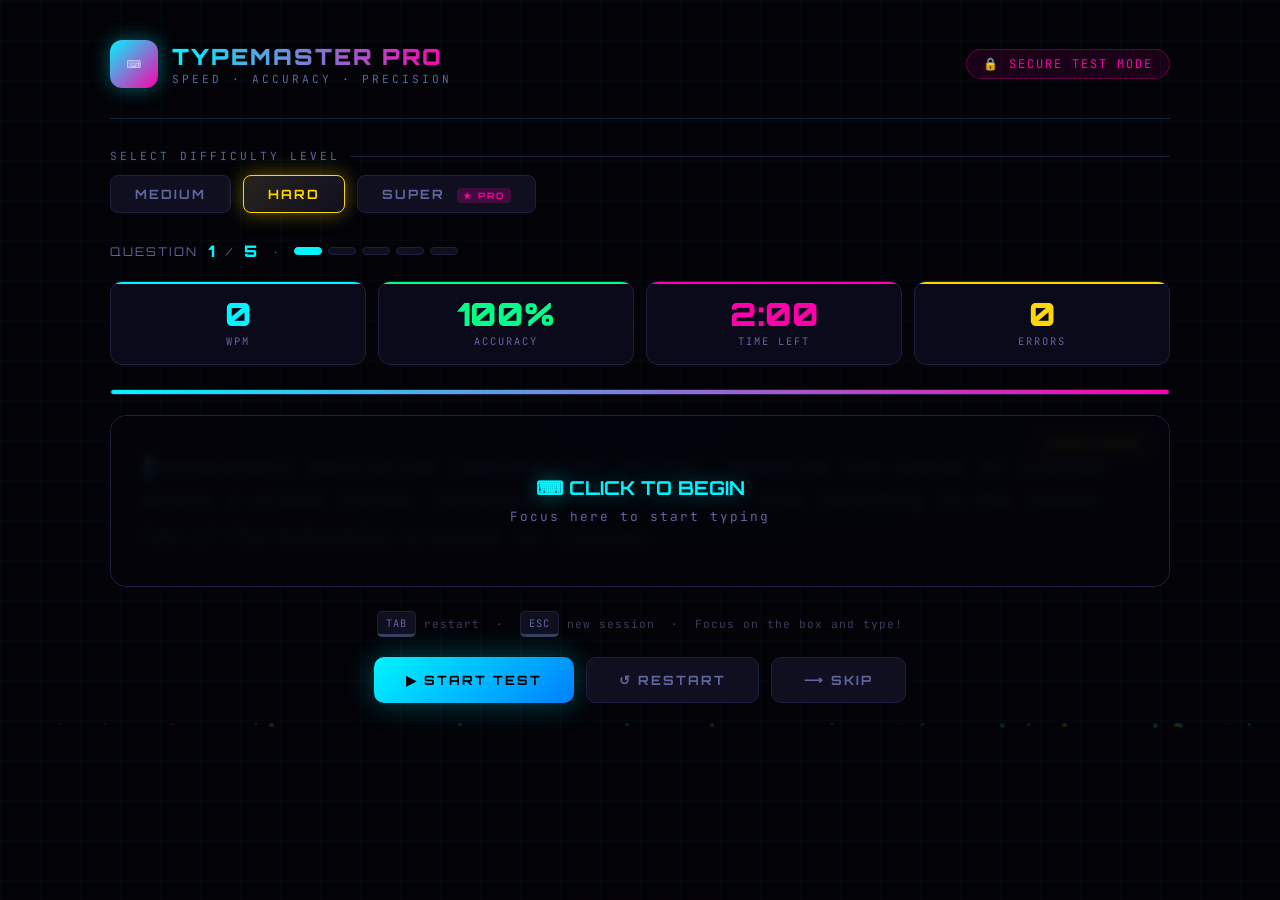
==== typing.html @ b08281a8 "Add files via upload" ====
<!DOCTYPE html>
<html lang="en">
<head>
<meta charset="UTF-8">
<meta name="viewport" content="width=device-width, initial-scale=1.0">
<title>TypeMaster Pro — Speed Test</title>
<link href="https://fonts.googleapis.com/css2?family=Orbitron:wght@400;700;900&family=JetBrains+Mono:wght@300;400;600&family=Rajdhani:wght@300;400;600;700&display=swap" rel="stylesheet">
<style>
  :root {
    --bg-deep: #030308;
    --bg-card: #0a0a1a;
    --bg-panel: #0f0f20;
    --accent-cyan: #00f5ff;
    --accent-magenta: #ff00aa;
    --accent-gold: #ffd700;
    --accent-green: #00ff88;
    --text-primary: #e8e8ff;
    --text-dim: #6066a0;
    --text-muted: #3a3d5c;
    --correct: #00ff88;
    --wrong: #ff3366;
    --pending: #4a4e7a;
    --border: #1e2040;
    --glow-cyan: 0 0 20px rgba(0,245,255,0.4);
    --glow-magenta: 0 0 20px rgba(255,0,170,0.4);
    --glow-green: 0 0 15px rgba(0,255,136,0.5);
  }

  * { margin: 0; padding: 0; box-sizing: border-box; }

  body {
    font-family: 'JetBrains Mono', monospace;
    background: var(--bg-deep);
    color: var(--text-primary);
    min-height: 100vh;
    overflow-x: hidden;
    user-select: none;
    -webkit-user-select: none;
    -moz-user-select: none;
    -ms-user-select: none;
  }

  /* ── SECURITY OVERLAY ── */
  #securityOverlay {
    position: fixed;
    top: 0; left: 0; right: 0; bottom: 0;
    background: rgba(3,3,8,0.98);
    z-index: 9999;
    display: none;
    flex-direction: column;
    align-items: center;
    justify-content: center;
    gap: 20px;
  }
  #securityOverlay h2 {
    font-family: 'Orbitron', sans-serif;
    font-size: 1.8rem;
    color: var(--accent-magenta);
    text-shadow: var(--glow-magenta);
    text-align: center;
  }
  #securityOverlay p {
    color: var(--text-dim);
    font-size: 0.95rem;
    text-align: center;
    max-width: 440px;
    line-height: 1.7;
  }
  #warningIcon { font-size: 4rem; animation: pulse 1s infinite; }
  #violationCount {
    font-family: 'Orbitron', sans-serif;
    font-size: 0.8rem;
    color: var(--accent-gold);
    letter-spacing: 2px;
  }

  @keyframes pulse { 0%,100%{opacity:1} 50%{opacity:0.4} }

  /* BG GRID */
  body::before {
    content: '';
    position: fixed;
    inset: 0;
    background-image:
      linear-gradient(rgba(0,245,255,0.03) 1px, transparent 1px),
      linear-gradient(90deg, rgba(0,245,255,0.03) 1px, transparent 1px);
    background-size: 40px 40px;
    pointer-events: none;
    z-index: 0;
  }

  /* SCANLINES */
  body::after {
    content: '';
    position: fixed;
    inset: 0;
    background: repeating-linear-gradient(
      0deg, transparent, transparent 2px,
      rgba(0,0,0,0.08) 2px, rgba(0,0,0,0.08) 4px
    );
    pointer-events: none;
    z-index: 1;
  }

  .container {
    position: relative;
    z-index: 2;
    max-width: 1100px;
    margin: 0 auto;
    padding: 20px;
  }

  /* HEADER */
  header {
    display: flex;
    align-items: center;
    justify-content: space-between;
    padding: 20px 0 30px;
    border-bottom: 1px solid var(--border);
    margin-bottom: 30px;
  }
  .logo { display: flex; align-items: center; gap: 14px; }
  .logo-icon {
    width: 48px; height: 48px;
    background: linear-gradient(135deg, var(--accent-cyan), var(--accent-magenta));
    border-radius: 12px;
    display: flex; align-items: center; justify-content: center;
    font-size: 1.5rem;
    box-shadow: var(--glow-cyan);
  }
  .logo-text h1 {
    font-family: 'Orbitron', sans-serif;
    font-size: 1.4rem; font-weight: 900;
    background: linear-gradient(90deg, var(--accent-cyan), var(--accent-magenta));
    -webkit-background-clip: text; -webkit-text-fill-color: transparent;
    letter-spacing: 2px;
  }
  .logo-text p {
    font-size: 0.7rem; color: var(--text-dim);
    letter-spacing: 3px; text-transform: uppercase; margin-top: 2px;
  }
  .header-badge {
    display: flex; align-items: center; gap: 8px;
    background: rgba(255,0,170,0.1);
    border: 1px solid rgba(255,0,170,0.3);
    border-radius: 20px; padding: 6px 16px;
    font-size: 0.75rem; color: var(--accent-magenta); letter-spacing: 2px;
  }

  /* QUESTION COUNTER */
  .question-counter {
    display: flex; align-items: center; gap: 10px;
    margin-bottom: 20px;
    font-family: 'Orbitron', sans-serif;
    font-size: 0.75rem; letter-spacing: 2px; color: var(--text-dim);
  }
  .question-counter span {
    color: var(--accent-cyan);
    font-size: 1rem; font-weight: 900;
  }
  .q-pills { display: flex; gap: 6px; flex-wrap: wrap; }
  .q-pill {
    width: 28px; height: 8px;
    border-radius: 4px;
    background: var(--bg-panel);
    border: 1px solid var(--border);
    transition: all 0.3s;
  }
  .q-pill.done { background: var(--accent-green); border-color: var(--accent-green); }
  .q-pill.active { background: var(--accent-cyan); border-color: var(--accent-cyan); animation: pillPulse 1s infinite; }
  .q-pill.failed { background: var(--wrong); border-color: var(--wrong); }
  @keyframes pillPulse { 0%,100%{opacity:1} 50%{opacity:0.5} }

  /* LEVEL SELECTOR */
  .level-section { margin-bottom: 28px; }
  .section-label {
    font-size: 0.7rem; letter-spacing: 3px; text-transform: uppercase;
    color: var(--text-dim); margin-bottom: 12px;
    display: flex; align-items: center; gap: 10px;
  }
  .section-label::after { content: ''; flex: 1; height: 1px; background: var(--border); }
  .level-buttons { display: flex; gap: 12px; flex-wrap: wrap; }
  .level-btn {
    font-family: 'Orbitron', sans-serif;
    font-size: 0.8rem; font-weight: 700; letter-spacing: 2px;
    padding: 10px 24px; border-radius: 8px;
    border: 1px solid var(--border);
    background: var(--bg-panel); color: var(--text-dim);
    cursor: pointer; transition: all 0.2s;
    position: relative; overflow: hidden;
  }
  .level-btn::before { content: ''; position: absolute; inset: 0; opacity: 0; transition: opacity 0.2s; }
  .level-btn.medium::before { background: linear-gradient(135deg, rgba(0,245,255,0.1), transparent); }
  .level-btn.hard::before { background: linear-gradient(135deg, rgba(255,215,0,0.1), transparent); }
  .level-btn.super::before { background: linear-gradient(135deg, rgba(255,0,170,0.15), transparent); }
  .level-btn:hover::before, .level-btn.active::before { opacity: 1; }
  .level-btn.medium:hover, .level-btn.medium.active { border-color: var(--accent-cyan); color: var(--accent-cyan); box-shadow: var(--glow-cyan); }
  .level-btn.hard:hover, .level-btn.hard.active { border-color: var(--accent-gold); color: var(--accent-gold); box-shadow: 0 0 20px rgba(255,215,0,0.4); }
  .level-btn.super:hover, .level-btn.super.active { border-color: var(--accent-magenta); color: var(--accent-magenta); box-shadow: var(--glow-magenta); }
  .level-tag { font-size: 0.55rem; padding: 2px 6px; border-radius: 4px; margin-left: 6px; vertical-align: middle; }
  .level-btn.super .level-tag { background: rgba(255,0,170,0.2); color: var(--accent-magenta); }

  /* STATS BAR */
  .stats-bar { display: grid; grid-template-columns: repeat(4, 1fr); gap: 12px; margin-bottom: 24px; }
  .stat-card {
    background: var(--bg-card); border: 1px solid var(--border);
    border-radius: 12px; padding: 16px; text-align: center;
    position: relative; overflow: hidden; transition: border-color 0.3s;
  }
  .stat-card::before { content: ''; position: absolute; top: 0; left: 0; right: 0; height: 2px; }
  .stat-card:nth-child(1)::before { background: var(--accent-cyan); }
  .stat-card:nth-child(2)::before { background: var(--accent-green); }
  .stat-card:nth-child(3)::before { background: var(--accent-magenta); }
  .stat-card:nth-child(4)::before { background: var(--accent-gold); }
  .stat-value { font-family: 'Orbitron', sans-serif; font-size: 2rem; font-weight: 900; line-height: 1; margin-bottom: 4px; }
  .stat-card:nth-child(1) .stat-value { color: var(--accent-cyan); }
  .stat-card:nth-child(2) .stat-value { color: var(--accent-green); }
  .stat-card:nth-child(3) .stat-value { color: var(--accent-magenta); }
  .stat-card:nth-child(4) .stat-value { color: var(--accent-gold); }
  .stat-label { font-size: 0.65rem; color: var(--text-dim); letter-spacing: 2px; text-transform: uppercase; }

  /* TIMER BAR */
  .timer-bar-container {
    margin-bottom: 20px; background: var(--bg-panel);
    border-radius: 4px; height: 6px; overflow: hidden; border: 1px solid var(--border);
  }
  .timer-bar-fill {
    height: 100%; width: 100%;
    background: linear-gradient(90deg, var(--accent-cyan), var(--accent-magenta));
    border-radius: 4px; transition: width 1s linear, background 0.5s;
  }
  .timer-bar-fill.warning { background: linear-gradient(90deg, var(--accent-gold), var(--wrong)); animation: barPulse 0.5s infinite alternate; }
  @keyframes barPulse { from{opacity:1} to{opacity:0.6} }

  /* TEXT DISPLAY */
  .test-area {
    background: var(--bg-card); border: 1px solid var(--border);
    border-radius: 16px; padding: 32px; margin-bottom: 24px;
    position: relative;
  }
  .test-area::before {
    content: ''; position: absolute; inset: 0; border-radius: 16px;
    background: radial-gradient(ellipse at 50% 0%, rgba(0,245,255,0.04) 0%, transparent 60%);
    pointer-events: none;
  }
  .paragraph-display {
    font-family: 'JetBrains Mono', monospace;
    font-size: 1.1rem; line-height: 2; letter-spacing: 0.5px; word-spacing: 4px;
    position: relative; max-height: 240px; overflow: hidden;
  }
  .char { color: var(--pending); transition: color 0.05s; position: relative; }
  .char.correct { color: var(--correct); }
  .char.wrong { color: var(--wrong); background: rgba(255,51,102,0.15); border-radius: 2px; }
  .char.current { color: var(--text-primary); background: rgba(0,245,255,0.15); border-radius: 2px; box-shadow: inset 0 -2px 0 var(--accent-cyan); }

  /* WORD HIGHLIGHT — floating box above current word */
  .word-span { display: inline; }

  #wordPreviewBox {
    position: absolute;
    display: none;
    background: var(--bg-deep);
    border: 1.5px solid var(--accent-cyan);
    border-radius: 10px;
    padding: 6px 18px 8px;
    font-family: 'JetBrains Mono', monospace;
    font-size: 1.7rem;
    font-weight: 600;
    letter-spacing: 2px;
    color: var(--accent-cyan);
    text-shadow: none;
    box-shadow: none;
    pointer-events: none;
    z-index: 9998;
    white-space: nowrap;
    transform: translateX(-50%);
  }
  #wordPreviewBox::after {
    content: '';
    position: absolute;
    bottom: -8px;
    left: 50%;
    transform: translateX(-50%);
    border-width: 8px 7px 0 7px;
    border-style: solid;
    border-color: var(--accent-cyan) transparent transparent transparent;
  }

  /* HIDDEN INPUT */
  #hiddenInput {
    position: absolute; opacity: 0; width: 1px; height: 1px;
    top: -9999px; left: -9999px; pointer-events: none;
  }

  /* CLICK TO START */
  .click-prompt {
    position: absolute; inset: 0;
    display: flex; flex-direction: column; align-items: center; justify-content: center;
    background: rgba(3,3,8,0.85); backdrop-filter: blur(4px);
    border-radius: 16px; cursor: pointer; transition: opacity 0.3s; z-index: 10;
  }
  .click-prompt h3 { font-family: 'Orbitron', sans-serif; font-size: 1.2rem; color: var(--accent-cyan); text-shadow: var(--glow-cyan); margin-bottom: 8px; }
  .click-prompt p { font-size: 0.8rem; color: var(--text-dim); letter-spacing: 2px; }
  .click-prompt.hidden { opacity: 0; pointer-events: none; }

  /* TRANSITION OVERLAY (next question) */
  #transitionOverlay {
    position: absolute; inset: 0;
    display: none;
    flex-direction: column; align-items: center; justify-content: center;
    background: rgba(3,3,8,0.92); backdrop-filter: blur(6px);
    border-radius: 16px; z-index: 20; gap: 14px;
  }
  #transitionOverlay h3 {
    font-family: 'Orbitron', sans-serif; font-size: 1.1rem;
    color: var(--accent-gold); text-shadow: 0 0 20px rgba(255,215,0,0.5);
  }
  #transitionOverlay p { font-size: 0.8rem; color: var(--text-dim); letter-spacing: 2px; }
  #nextCountdown {
    font-family: 'Orbitron', sans-serif;
    font-size: 3rem; font-weight: 900;
    color: var(--accent-cyan); text-shadow: var(--glow-cyan);
  }

  /* KEYBOARD HINT */
  .keyboard-hint {
    display: flex; gap: 8px; justify-content: center; align-items: center;
    margin-top: 16px; font-size: 0.7rem; color: var(--text-muted); letter-spacing: 1px;
  }
  .key-cap {
    background: var(--bg-panel); border: 1px solid var(--border);
    border-bottom: 3px solid var(--text-muted); padding: 4px 8px;
    border-radius: 5px; font-family: 'JetBrains Mono', monospace;
    font-size: 0.65rem; color: var(--text-dim);
  }

  /* BUTTONS */
  .controls { display: flex; gap: 12px; justify-content: center; }
  .btn {
    font-family: 'Orbitron', sans-serif; font-size: 0.8rem; font-weight: 700;
    letter-spacing: 2px; padding: 14px 32px; border-radius: 10px;
    border: none; cursor: pointer; transition: all 0.2s;
    position: relative; overflow: hidden;
  }
  .btn-primary { background: linear-gradient(135deg, var(--accent-cyan), #0080ff); color: #000; box-shadow: 0 0 30px rgba(0,245,255,0.3); }
  .btn-primary:hover { transform: translateY(-2px); box-shadow: 0 0 40px rgba(0,245,255,0.5); }
  .btn-secondary { background: var(--bg-panel); color: var(--text-dim); border: 1px solid var(--border); }
  .btn-secondary:hover { border-color: var(--accent-magenta); color: var(--accent-magenta); box-shadow: var(--glow-magenta); }

  /* RESULT MODAL */
  #resultModal {
    display: none; position: fixed; inset: 0;
    background: rgba(3,3,8,0.95); z-index: 1000;
    align-items: center; justify-content: center; backdrop-filter: blur(8px);
  }
  #resultModal.show { display: flex; }
  .result-card {
    background: var(--bg-card); border: 1px solid var(--border);
    border-radius: 20px; padding: 48px; text-align: center;
    max-width: 640px; width: 90%; position: relative; overflow: hidden;
    animation: slideUp 0.4s cubic-bezier(0.34,1.56,0.64,1);
  }
  @keyframes slideUp { from{transform:translateY(40px);opacity:0} to{transform:translateY(0);opacity:1} }
  .result-card::before {
    content: ''; position: absolute; inset: 0;
    background: radial-gradient(ellipse at 50% 0%, rgba(0,245,255,0.06) 0%, transparent 60%);
    pointer-events: none;
  }
  .result-title { font-family: 'Orbitron', sans-serif; font-size: 0.75rem; letter-spacing: 4px; color: var(--text-dim); text-transform: uppercase; margin-bottom: 8px; }
  .result-grade {
    font-family: 'Orbitron', sans-serif; font-size: 3.5rem; font-weight: 900;
    background: linear-gradient(135deg, var(--accent-cyan), var(--accent-magenta));
    -webkit-background-clip: text; -webkit-text-fill-color: transparent;
    margin-bottom: 4px; line-height: 1;
  }
  .result-subtitle { color: var(--text-dim); font-size: 0.85rem; margin-bottom: 24px; }
  .result-grid { display: grid; grid-template-columns: repeat(3, 1fr); gap: 16px; margin-bottom: 24px; }
  .result-stat { background: var(--bg-panel); border: 1px solid var(--border); border-radius: 12px; padding: 16px; }
  .result-stat-val { font-family: 'Orbitron', sans-serif; font-size: 1.8rem; font-weight: 900; color: var(--accent-cyan); }
  .result-stat-lbl { font-size: 0.6rem; color: var(--text-dim); letter-spacing: 2px; text-transform: uppercase; margin-top: 4px; }

  /* PER-QUESTION RESULTS TABLE */
  .q-results-title { font-family: 'Orbitron', sans-serif; font-size: 0.7rem; letter-spacing: 3px; color: var(--text-dim); text-transform: uppercase; margin-bottom: 12px; }
  .q-results-table { width: 100%; border-collapse: collapse; margin-bottom: 24px; font-size: 0.75rem; }
  .q-results-table th { color: var(--text-dim); letter-spacing: 2px; text-transform: uppercase; padding: 6px 10px; border-bottom: 1px solid var(--border); text-align: center; }
  .q-results-table td { padding: 8px 10px; text-align: center; border-bottom: 1px solid rgba(30,32,64,0.5); }
  .q-results-table tr.q-pass td { color: var(--accent-green); }
  .q-results-table tr.q-fail td { color: var(--wrong); }
  .q-results-table tr.q-skip td { color: var(--accent-gold); }

  .result-progress { background: var(--bg-panel); border-radius: 8px; height: 8px; overflow: hidden; margin-bottom: 24px; }
  .result-progress-fill { height: 100%; background: linear-gradient(90deg, var(--accent-cyan), var(--accent-green)); border-radius: 8px; transition: width 1s cubic-bezier(0.34,1.56,0.64,1); }

  /* SECURITY WARNING TOAST */
  #warningToast {
    position: fixed; bottom: 30px; left: 50%;
    transform: translateX(-50%) translateY(100px);
    background: rgba(255,51,102,0.95); color: white;
    padding: 12px 24px; border-radius: 10px;
    font-size: 0.8rem; letter-spacing: 1px; z-index: 5000;
    transition: transform 0.3s; pointer-events: none;
    font-family: 'Rajdhani', sans-serif; font-weight: 600;
    box-shadow: 0 0 30px rgba(255,51,102,0.5);
  }
  #warningToast.show { transform: translateX(-50%) translateY(0); }

  /* PARTICLES */
  .particle {
    position: fixed; pointer-events: none; border-radius: 50%; z-index: 0;
    animation: float linear infinite; opacity: 0.15;
  }
  @keyframes float { from{transform:translateY(100vh) rotate(0deg)} to{transform:translateY(-100px) rotate(360deg)} }

  /* LEVEL INDICATOR */
  .level-indicator {
    position: absolute; top: 16px; right: 16px;
    font-family: 'Orbitron', sans-serif; font-size: 0.65rem;
    letter-spacing: 2px; padding: 4px 12px; border-radius: 20px; border: 1px solid;
  }
  .level-indicator.medium { color: var(--accent-cyan); border-color: rgba(0,245,255,0.3); background: rgba(0,245,255,0.05); }
  .level-indicator.hard { color: var(--accent-gold); border-color: rgba(255,215,0,0.3); background: rgba(255,215,0,0.05); }
  .level-indicator.super { color: var(--accent-magenta); border-color: rgba(255,0,170,0.3); background: rgba(255,0,170,0.05); animation: borderPulse 2s infinite; }
  @keyframes borderPulse { 0%,100%{box-shadow:0 0 5px rgba(255,0,170,0.2)} 50%{box-shadow:0 0 15px rgba(255,0,170,0.5)} }

  /* FOCUS LOST BADGE */
  .focus-lost-badge {
    display: inline-block;
    background: rgba(255,51,102,0.15); border: 1px solid rgba(255,51,102,0.4);
    border-radius: 6px; padding: 3px 10px; font-size: 0.65rem;
    color: var(--wrong); letter-spacing: 2px; margin-left: 10px;
  }

  /* RESPONSIVE */
  @media (max-width: 700px) {
    .stats-bar { grid-template-columns: repeat(2, 1fr); }
    .result-grid { grid-template-columns: repeat(2, 1fr); }
    .logo-text h1 { font-size: 1rem; }
    .paragraph-display { font-size: 0.9rem; }
  }
  @media (max-width: 480px) {
    header { flex-direction: column; gap: 12px; }
    .stat-value { font-size: 1.5rem; }
    .test-area { padding: 20px; }
  }
</style>
</head>
<body>

<!-- HIDDEN INPUT FOR TYPING -->
<input type="text" id="hiddenInput" autocomplete="off" autocorrect="off" autocapitalize="off" spellcheck="false" tabindex="-1">

<!-- SECURITY OVERLAY (focus lost → test ended) -->
<div id="securityOverlay">
  <div id="warningIcon">🚫</div>
  <h2>FOCUS LOST — TEST ENDED</h2>
  <p>Aapne test ke dauran window switch ya focus band kiya.<br>Security violation ke karan yeh attempt count nahi hogi.</p>
  <div id="violationCount"></div>
  <div id="unlockHintMsg" style="display:none; text-align:center; margin-top:12px;">
    <p style="color:var(--accent-gold); font-size:0.8rem; letter-spacing:1px; line-height:2;">
      🔑 Enter secret command to unlock:<br>
    </p>
  </div>
  <div id="unlockProgressDisplay" style="display:none; font-size:1.6rem; letter-spacing:10px; margin-top:4px;">● ● ● ●</div>
  <button class="btn btn-primary" onclick="restartAfterViolation()" style="margin-top:8px">↺ RESTART TEST</button>
</div>

<!-- WARNING TOAST -->
<div id="warningToast">⛔ Action not allowed!</div>

<!-- NEXT-QUESTION TRANSITION (inside test-area via JS) -->

<!-- RESULT MODAL -->
<div id="resultModal">
  <div class="result-card">
    <div class="result-title">Session Complete</div>
    <div class="result-grade" id="resultGrade">A+</div>
    <div class="result-subtitle" id="resultSubtitle">Excellent Performance!</div>
    <div class="result-grid">
      <div class="result-stat">
        <div class="result-stat-val" id="res-wpm">0</div>
        <div class="result-stat-lbl">Avg WPM</div>
      </div>
      <div class="result-stat">
        <div class="result-stat-val" id="res-acc">0%</div>
        <div class="result-stat-lbl">Avg Acc</div>
      </div>
      <div class="result-stat">
        <div class="result-stat-val" id="res-chars">0</div>
        <div class="result-stat-lbl">Total Chars</div>
      </div>
    </div>
    <!-- Per-question breakdown -->
    <div class="q-results-title">Question-wise Results</div>
    <table class="q-results-table" id="qResultsTable">
      <thead><tr><th>#</th><th>WPM</th><th>Accuracy</th><th>Chars</th><th>Status</th></tr></thead>
      <tbody id="qResultsBody"></tbody>
    </table>
    <div class="result-progress">
      <div class="result-progress-fill" id="resultBar" style="width:0%"></div>
    </div>
    <div class="controls">
      <button class="btn btn-primary" onclick="startNewSession()">▶ NEW SESSION</button>
      <button class="btn btn-secondary" onclick="closeResult()">CLOSE</button>
    </div>
  </div>
</div>

<!-- MAIN -->
<div class="container">
  <header>
    <div class="logo">
      <div class="logo-icon">⌨</div>
      <div class="logo-text">
        <h1>TYPEMASTER PRO</h1>
        <p>Speed · Accuracy · Precision</p>
      </div>
    </div>
    <div class="header-badge">🔒 SECURE TEST MODE</div>
  </header>

  <!-- LEVEL -->
  <div class="level-section">
    <div class="section-label">Select Difficulty Level</div>
    <div class="level-buttons">
      <button class="level-btn medium" onclick="setLevel('medium')">MEDIUM</button>
      <button class="level-btn hard active" onclick="setLevel('hard')">HARD</button>
      <button class="level-btn super" onclick="setLevel('super')">SUPER <span class="level-tag">★ PRO</span></button>
    </div>
  </div>

  <!-- QUESTION TRACKER -->
  <div class="question-counter">
    QUESTION <span id="qNumDisplay">1</span> / <span id="qTotalDisplay">5</span>
    &nbsp;·&nbsp; <div class="q-pills" id="qPills"></div>
  </div>

  <!-- STATS -->
  <div class="stats-bar">
    <div class="stat-card">
      <div class="stat-value" id="wpmDisplay">0</div>
      <div class="stat-label">WPM</div>
    </div>
    <div class="stat-card">
      <div class="stat-value" id="accDisplay">100%</div>
      <div class="stat-label">Accuracy</div>
    </div>
    <div class="stat-card">
      <div class="stat-value" id="timerDisplay">2:00</div>
      <div class="stat-label">Time Left</div>
    </div>
    <div class="stat-card">
      <div class="stat-value" id="errDisplay">0</div>
      <div class="stat-label">Errors</div>
    </div>
  </div>

  <!-- TIMER BAR -->
  <div class="timer-bar-container">
    <div class="timer-bar-fill" id="timerBar"></div>
  </div>

  <!-- TEST AREA -->
  <div class="test-area" onclick="focusInput()" id="testArea">
    <div class="level-indicator hard" id="levelIndicator">HARD MODE</div>
    <div class="paragraph-display" id="textDisplay"></div>
    <!-- WORD PREVIEW BOX -->
    <div id="wordPreviewBox"></div>

    <!-- CLICK TO START PROMPT -->
    <div class="click-prompt" id="clickPrompt">
      <h3>⌨ CLICK TO BEGIN</h3>
      <p>Focus here to start typing</p>
    </div>

    <!-- NEXT QUESTION TRANSITION -->
    <div id="transitionOverlay">
      <h3 id="transitionTitle">⏱ TIME'S UP!</h3>
      <p id="transitionMsg">Next question loading…</p>
      <div id="nextCountdown">3</div>
    </div>
  </div>

  <!-- KEYBOARD HINT -->
  <div class="keyboard-hint">
    <span class="key-cap">TAB</span> restart &nbsp;·&nbsp;
    <span class="key-cap">ESC</span> new session &nbsp;·&nbsp;
    Focus on the box and type!
  </div>

  <!-- CONTROLS -->
  <div class="controls" style="margin-top:20px">
    <button class="btn btn-primary" onclick="startTest()">▶ START TEST</button>
    <button class="btn btn-secondary" onclick="restartTest()">↺ RESTART</button>
    <button class="btn btn-secondary" onclick="skipQuestion()">⟶ SKIP</button>
  </div>
</div>

<script>
// ===================== PARAGRAPHS =====================
const paragraphs = {
  medium: [
    "The quick brown fox jumps over the lazy dog near the riverbank where tall trees provide cool shade during summer afternoons. Birds chirp happily as squirrels gather nuts for the winter season ahead.",
    "Technology has transformed the way we communicate, work, and learn in modern society. Smartphones and computers have become essential tools for billions of people around the world today.",
    "Reading books regularly improves vocabulary, enhances concentration, and stimulates imagination. Libraries are wonderful places where knowledge is freely available to everyone who seeks it.",
    "Exercise is important for maintaining good health and strong muscles. Walking, running, swimming, and cycling are excellent activities that keep the body fit and the mind sharp.",
    "Cooking at home is both economical and healthy. Fresh vegetables, whole grains, and lean proteins form the foundation of a nutritious diet that supports long-term wellness.",
  ],
  hard: [
    "Quantum mechanics describes the behavior of subatomic particles through wave functions and probability amplitudes, fundamentally challenging our classical intuitions about determinism and locality in physical systems.",
    "The Byzantine Empire's administrative sophistication, characterized by elaborate bureaucratic hierarchies and intricate diplomatic protocols, sustained its political dominance throughout the Mediterranean for nearly a millennium.",
    "Photosynthesis converts electromagnetic radiation from sunlight into chemical energy stored in glucose molecules, utilizing chlorophyll pigments within specialized organelles called chloroplasts found in plant cells.",
    "Cryptographic algorithms like RSA rely on the computational difficulty of factoring large prime numbers, creating asymmetric key pairs that secure digital communications across vulnerable network infrastructures worldwide.",
    "Neuroplasticity demonstrates the brain's remarkable capacity to reorganize synaptic connections in response to new experiences, injuries, or deliberate cognitive training throughout an individual's entire lifespan.",
    "The industrial revolution fundamentally restructured socioeconomic relationships by mechanizing production processes, concentrating populations in urban manufacturing centers, and precipitating unprecedented demographic transformations across European societies.",
    "Thermodynamic equilibrium requires that entropy, measuring the degree of disorder within a closed system, perpetually increases over time according to the second law of thermodynamics proposed by Clausius.",
  ],
  super: [
    "Epistemological frameworks in contemporary analytical philosophy grapple with the intrinsic relationship between justified true belief, Gettier counterexamples, and the fundamental limitations of propositional knowledge acquisition methodologies.",
    "Mitochondrial DNA inheritance patterns reveal that maternal lineages can be traced through cytoplasmic genetic material, circumventing Mendelian recombination and providing archaeogenomicists with unprecedented phylogenetic reconstruction capabilities.",
    "Metamorphic crystallographic transformations involving isomorphic substitution of cationic species within aluminosilicate lattice structures fundamentally alter rheological properties of geological formations under sustained tectonic pressure differentials.",
    "Poststructuralist deconstruction of logocentrism, as articulated by Derrida's grammatological critique, exposes inherent hierarchical binaries embedded within Western metaphysical tradition's privileging of spoken over written linguistic signifiers.",
    "Stochastic gradient descent algorithms, augmented by adaptive learning rate mechanisms such as Adam optimization, navigate high-dimensional non-convex loss manifolds encountered during deep neural network parameter optimization procedures.",
    "The phenomenological reduction, or epoché, bracketing natural attitude assumptions about objective reality, enables transcendental consciousness to examine intentional structures underlying perceptual experience without presupposing external world existence.",
    "Superconducting qubits exhibiting quantum coherence through Josephson junction tunneling phenomena represent the foundational computational primitive enabling fault-tolerant quantum error correction in scalable topological quantum computing architectures.",
    "Lexicographic morphosyntactic transformations in agglutinative Turkic language families demonstrate productive derivational affixation patterns fundamentally distinguishing their grammatical typology from fusional Indo-European inflectional paradigms.",
  ]
};

// ===================== CONFIG =====================
const TOTAL_QUESTIONS = 5;      // kitne questions per session
const TIME_PER_QUESTION = 120;  // seconds per question (2 min)
const MAX_VIOLATIONS = 3;       // itne violations baad session lock

// ===================== STATE =====================
let currentLevel    = 'hard';
let currentText     = '';
let charIndex       = 0;
let errors          = 0;
let totalTyped      = 0;
let isRunning       = false;
let startTime       = null;
let timerInterval   = null;
let timeLeft        = TIME_PER_QUESTION;
let testStarted     = false;

// Session state
let currentQuestion  = 0;          // 0-indexed
let questionResults  = [];         // per-question data
let usedIndices      = [];         // avoid repeated paragraphs
let violationCount   = 0;
let sessionActive    = false;

let transitionTimer  = null;

// ===================== HELPERS =====================
function showWarning(msg) {
  const toast = document.getElementById('warningToast');
  toast.textContent = msg;
  toast.classList.add('show');
  setTimeout(() => toast.classList.remove('show'), 2200);
}

function setLevel(level) {
  currentLevel = level;
  document.querySelectorAll('.level-btn').forEach(b => b.classList.remove('active'));
  document.querySelector(`.level-btn.${level}`).classList.add('active');
  const ind = document.getElementById('levelIndicator');
  ind.className = `level-indicator ${level}`;
  const labels = { medium: 'MEDIUM MODE', hard: 'HARD MODE', super: '★ SUPER PRO' };
  ind.textContent = labels[level];
  startNewSession();
}

// ===================== QUESTION PILLS =====================
function buildPills() {
  const container = document.getElementById('qPills');
  container.innerHTML = '';
  for (let i = 0; i < TOTAL_QUESTIONS; i++) {
    const d = document.createElement('div');
    d.className = 'q-pill';
    d.id = `pill-${i}`;
    container.appendChild(d);
  }
}

function updatePills() {
  for (let i = 0; i < TOTAL_QUESTIONS; i++) {
    const pill = document.getElementById(`pill-${i}`);
    if (!pill) continue;
    pill.className = 'q-pill';
    if (i < currentQuestion) {
      const res = questionResults[i];
      pill.classList.add(res && res.completed ? 'done' : 'failed');
    } else if (i === currentQuestion) {
      pill.classList.add('active');
    }
  }
  document.getElementById('qNumDisplay').textContent = currentQuestion + 1;
  document.getElementById('qTotalDisplay').textContent = TOTAL_QUESTIONS;
}

// ===================== SESSION =====================
function startNewSession() {
  currentQuestion  = 0;
  questionResults  = [];
  usedIndices      = [];
  violationCount   = 0;
  sessionActive    = true;
  buildPills();
  loadQuestion();
}

function loadQuestion() {
  clearInterval(timerInterval);
  clearTimeout(transitionTimer);
  hideTransition();

  // Pick unused paragraph
  const arr = paragraphs[currentLevel];
  let idx;
  do { idx = Math.floor(Math.random() * arr.length); }
  while (usedIndices.includes(idx) && usedIndices.length < arr.length);
  usedIndices.push(idx);
  currentText = arr[idx];

  charIndex   = 0;
  errors      = 0;
  totalTyped  = 0;
  isRunning   = false;
  testStarted = false;
  startTime   = null;
  timeLeft    = TIME_PER_QUESTION;

  renderText();
  updateStats();
  updateTimerBar();
  updatePills();

  document.getElementById('hiddenInput').value = '';
  document.getElementById('clickPrompt').classList.remove('hidden');
  document.getElementById('resultModal').classList.remove('show');
  const pb = document.getElementById('wordPreviewBox');
  if (pb) pb.style.display = 'none';
}

// ===================== RENDER =====================
// charToWord[i] = index of the word-span that char i belongs to
let charToWord = [];

function renderText() {
  const display = document.getElementById('textDisplay');
  display.innerHTML = '';
  charToWord = [];

  // Split text into tokens: words and spaces/punctuation between them
  // We group consecutive non-space chars as one word-span
  let globalCharIdx = 0;
  let wordIdx = 0;

  // Tokenise: split by spaces but keep spaces as separate tokens
  const tokens = currentText.split(/(\s+)/);

  tokens.forEach(token => {
    if (token.length === 0) return;
    const isSpace = /^\s+$/.test(token);

    if (isSpace) {
      // Render each space char individually (no word-span wrapper needed)
      for (const ch of token) {
        const span = document.createElement('span');
        span.className = 'char' + (globalCharIdx === 0 ? ' current' : '');
        span.textContent = ch;
        span.id = 'c' + globalCharIdx;
        charToWord[globalCharIdx] = -1; // space → no word
        display.appendChild(span);
        globalCharIdx++;
      }
    } else {
      // Wrap the whole word in a word-span
      const wrapDiv = document.createElement('span');
      wrapDiv.className = 'word-span';
      wrapDiv.id = 'w' + wordIdx;
      const thisWordIdx = wordIdx;

      for (const ch of token) {
        const span = document.createElement('span');
        span.className = 'char' + (globalCharIdx === 0 ? ' current' : '');
        span.textContent = ch;
        span.id = 'c' + globalCharIdx;
        charToWord[globalCharIdx] = thisWordIdx;
        wrapDiv.appendChild(span);
        globalCharIdx++;
      }
      display.appendChild(wrapDiv);
      wordIdx++;
    }
  });

  // Highlight the word that contains char 0 (the first word)
  highlightActiveWord(0);
}

// Highlight the word-span that contains charIdx — show floating preview box
function highlightActiveWord(idx) {
  document.querySelectorAll('.word-span.active-word').forEach(w => w.classList.remove('active-word'));
  const box = document.getElementById('wordPreviewBox');
  const wIdx = charToWord[idx];
  if (wIdx === undefined || wIdx < 0) { box.style.display = 'none'; return; }
  const wEl = document.getElementById('w' + wIdx);
  if (!wEl) { box.style.display = 'none'; return; }

  // Build preview box with colored letters matching typed state
  box.innerHTML = '';
  const charSpans = wEl.querySelectorAll('.char');
  charSpans.forEach(cs => {
    const s = document.createElement('span');
    s.textContent = cs.textContent;
    if (cs.classList.contains('correct')) {
      s.style.color = 'var(--correct)';
    } else if (cs.classList.contains('wrong')) {
      s.style.color = 'var(--wrong)';
      s.style.textDecoration = 'underline';
    } else if (cs.classList.contains('current')) {
      s.style.color = 'var(--accent-cyan)';
      s.style.borderBottom = '3px solid var(--accent-cyan)';
    } else {
      s.style.color = 'var(--text-dim)';
    }
    box.appendChild(s);
  });

  // Position: above the word-span, centered
  const testArea = document.getElementById('testArea');
  const areaRect = testArea.getBoundingClientRect();
  const wRect    = wEl.getBoundingClientRect();

  const left = wRect.left - areaRect.left + wRect.width / 2;
  const top  = wRect.top  - areaRect.top  - 10; // 10px gap above word

  box.style.left    = left + 'px';
  box.style.top     = top  + 'px';
  box.style.display = 'block';
  // Nudge box upward by its own height (after paint)
  requestAnimationFrame(() => {
    box.style.top = (wRect.top - areaRect.top - box.offsetHeight - 10) + 'px';
  });
}


function startTest() {
  if (!currentText) loadQuestion();
  focusInput();
  document.getElementById('clickPrompt').classList.add('hidden');
}

function restartTest() {
  clearInterval(timerInterval);
  clearTimeout(transitionTimer);
  hideTransition();
  loadQuestion();
}

function focusInput() {
  document.getElementById('clickPrompt').classList.add('hidden');
  document.getElementById('hiddenInput').focus();
}

// ===================== SKIP =====================
function skipQuestion() {
  if (!sessionActive) return;
  // Record as skipped/timeout
  recordQuestionResult(false, true);
  moveToNextQuestion('skipped');
}

// ===================== TYPING =====================
document.getElementById('hiddenInput').addEventListener('keydown', function(e) {
  if (!testStarted && e.key !== 'Tab' && e.key !== 'Escape') {
    testStarted = true;
    isRunning   = true;
    startTime   = Date.now();
    startTimer();
  }
  if (!isRunning) return;

  if (e.key === 'Backspace') {
    if (charIndex > 0) {
      charIndex--;
      document.getElementById('c' + charIndex).className = 'char current';
      const prev = document.getElementById('c' + (charIndex + 1));
      if (prev) prev.className = 'char';
      highlightActiveWord(charIndex);
    }
    return;
  }

  if (e.key.length !== 1) return;
  if (charIndex >= currentText.length) return;

  const expected = currentText[charIndex];
  const typed    = e.key;
  const span     = document.getElementById('c' + charIndex);
  totalTyped++;

  if (typed === expected) { span.className = 'char correct'; }
  else { span.className = 'char wrong'; errors++; }

  charIndex++;
  const next = document.getElementById('c' + charIndex);
  if (next) {
    next.classList.add('current');
    next.scrollIntoView({ block: 'nearest', behavior: 'smooth' });
  }
  highlightActiveWord(charIndex);

  updateStats();

  if (charIndex >= currentText.length) {
    // Paragraph completed before time
    recordQuestionResult(true, false);
    moveToNextQuestion('completed');
  }
});

// Prevent paste in hidden input
document.getElementById('hiddenInput').addEventListener('paste', e => {
  e.preventDefault();
  showWarning('⛔ Paste not allowed!');
});

// ===================== TIMER =====================
function startTimer() {
  clearInterval(timerInterval);
  timerInterval = setInterval(() => {
    if (!isRunning) return;
    timeLeft--;
    updateTimerDisplay();
    updateTimerBar();
    if (timeLeft <= 0) {
      // Time up for this question → move to next
      recordQuestionResult(false, false);
      moveToNextQuestion('timeout');
    }
  }, 1000);
}

// ===================== QUESTION RESULT RECORDING =====================
function recordQuestionResult(completed, skipped) {
  isRunning = false;
  clearInterval(timerInterval);

  const elapsed = startTime ? (Date.now() - startTime) / 60000 : (TIME_PER_QUESTION / 60);
  const words   = totalTyped / 5;
  const wpm     = elapsed > 0 ? Math.round(words / elapsed) : 0;
  const acc     = totalTyped > 0 ? Math.round(((totalTyped - errors) / totalTyped) * 100) : 0;

  questionResults.push({
    q: currentQuestion + 1,
    wpm, acc,
    chars: totalTyped,
    completed,
    skipped
  });
}

// ===================== MOVE TO NEXT QUESTION =====================
function moveToNextQuestion(reason) {
  if (currentQuestion + 1 >= TOTAL_QUESTIONS) {
    // Session over
    showFinalResult();
    return;
  }

  // Show transition countdown
  let countdown = 3;
  const overlay   = document.getElementById('transitionOverlay');
  const titleEl   = document.getElementById('transitionTitle');
  const msgEl     = document.getElementById('transitionMsg');
  const countEl   = document.getElementById('nextCountdown');

  if (reason === 'timeout')    { titleEl.textContent = '⏱ TIME\'S UP!'; }
  else if (reason === 'completed') { titleEl.textContent = '✅ PARAGRAPH DONE!'; }
  else { titleEl.textContent = '⟶ SKIPPED'; }

  msgEl.textContent  = `Question ${currentQuestion + 2} of ${TOTAL_QUESTIONS} loading…`;
  countEl.textContent = countdown;
  overlay.style.display = 'flex';

  transitionTimer = setInterval(() => {
    countdown--;
    countEl.textContent = countdown;
    if (countdown <= 0) {
      clearInterval(transitionTimer);
      currentQuestion++;
      loadQuestion();
      focusInput();
    }
  }, 1000);
}

function hideTransition() {
  document.getElementById('transitionOverlay').style.display = 'none';
}

// ===================== FINAL RESULT =====================
function showFinalResult() {
  sessionActive = false;
  hideTransition();

  // Aggregate
  const totalChars = questionResults.reduce((s, r) => s + r.chars, 0);
  const avgWpm     = Math.round(questionResults.reduce((s, r) => s + r.wpm, 0) / questionResults.length);
  const avgAcc     = Math.round(questionResults.reduce((s, r) => s + r.acc, 0) / questionResults.length);
  const completed  = questionResults.filter(r => r.completed).length;

  // Grade
  let grade, subtitle;
  if (avgWpm >= 80 && avgAcc >= 95) { grade = 'A+'; subtitle = '🏆 Outstanding! Expert Typist!'; }
  else if (avgWpm >= 60 && avgAcc >= 90) { grade = 'A'; subtitle = '⭐ Excellent! Advanced Typist!'; }
  else if (avgWpm >= 45 && avgAcc >= 85) { grade = 'B+'; subtitle = '👍 Very Good! Above Average!'; }
  else if (avgWpm >= 35 && avgAcc >= 80) { grade = 'B'; subtitle = '✅ Good Performance!'; }
  else if (avgWpm >= 25 && avgAcc >= 70) { grade = 'C'; subtitle = '📈 Keep Practicing!'; }
  else { grade = 'D'; subtitle = '💪 Needs More Practice!'; }

  document.getElementById('resultGrade').textContent    = grade;
  document.getElementById('resultSubtitle').textContent = subtitle;
  document.getElementById('res-wpm').textContent        = avgWpm;
  document.getElementById('res-acc').textContent        = avgAcc + '%';
  document.getElementById('res-chars').textContent      = totalChars;

  // Build per-question table
  const tbody = document.getElementById('qResultsBody');
  tbody.innerHTML = '';
  questionResults.forEach(r => {
    const tr = document.createElement('tr');
    tr.className = r.skipped ? 'q-skip' : (r.completed ? 'q-pass' : 'q-fail');
    tr.innerHTML = `
      <td>Q${r.q}</td>
      <td>${r.wpm}</td>
      <td>${r.acc}%</td>
      <td>${r.chars}</td>
      <td>${r.skipped ? '⟶ Skipped' : (r.completed ? '✅ Done' : '⏱ Timeout')}</td>
    `;
    tbody.appendChild(tr);
  });

  // Update all pills as done/failed
  for (let i = 0; i < TOTAL_QUESTIONS; i++) {
    const pill = document.getElementById(`pill-${i}`);
    if (!pill) continue;
    const res = questionResults[i];
    pill.className = 'q-pill ' + (res && res.completed ? 'done' : 'failed');
  }

  document.getElementById('resultModal').classList.add('show');
  setTimeout(() => {
    document.getElementById('resultBar').style.width = Math.min(avgAcc, 100) + '%';
  }, 300);
}

function closeResult() {
  document.getElementById('resultModal').classList.remove('show');
}

// ===================== STATS =====================
function updateStats() {
  const elapsed = startTime ? (Date.now() - startTime) / 60000 : 0;
  const words   = totalTyped / 5;
  const wpm     = elapsed > 0 ? Math.round(words / elapsed) : 0;
  const acc     = totalTyped > 0 ? Math.round(((totalTyped - errors) / totalTyped) * 100) : 100;

  document.getElementById('wpmDisplay').textContent = wpm;
  document.getElementById('accDisplay').textContent = acc + '%';
  document.getElementById('errDisplay').textContent = errors;
  updateTimerDisplay();
}

function updateTimerDisplay() {
  const m = Math.floor(timeLeft / 60);
  const s = timeLeft % 60;
  document.getElementById('timerDisplay').textContent = `${m}:${s.toString().padStart(2,'0')}`;
}

function updateTimerBar() {
  const pct = (timeLeft / TIME_PER_QUESTION) * 100;
  const bar = document.getElementById('timerBar');
  bar.style.width = pct + '%';
  if (pct < 25) bar.classList.add('warning');
  else bar.classList.remove('warning');
}

// ===================== SECURITY =====================

// Block copy/paste/cut
document.addEventListener('copy',  e => { e.preventDefault(); showWarning('⛔ Copying not allowed!'); });
document.addEventListener('cut',   e => { e.preventDefault(); showWarning('⛔ Cutting not allowed!'); });
document.addEventListener('paste', e => { e.preventDefault(); showWarning('⛔ Paste not allowed!'); });

// Block right click
document.addEventListener('contextmenu', e => { e.preventDefault(); showWarning('⛔ Right-click disabled!'); });

// ===================== SECRET UNLOCK SEQUENCE =====================
// Alt+L → Alt+O → Alt+A → Alt+Ctrl  (step by step)
let unlockStep = 0;
const UNLOCK_STEPS = [
  e => e.altKey && e.key.toUpperCase() === 'L',
  e => e.altKey && e.key.toUpperCase() === 'O',
  e => e.altKey && e.key.toUpperCase() === 'A',
  e => e.altKey && e.key === 'Control'
];

// Block devtools & special keys
document.addEventListener('keydown', e => {

  // ── Block Refresh (F5, Ctrl+R, Ctrl+Shift+R) ──
  if (e.key === 'F5' ||
      (e.ctrlKey && (e.key === 'r' || e.key === 'R'))) {
    e.preventDefault();
    if (document.getElementById('securityOverlay').style.display === 'flex') {
      showUnlockHint();
    } else {
      showWarning('⛔ Refresh not allowed during test!');
    }
    return;
  }

  // ── Block devtools ──
  if (e.key === 'F12' ||
      (e.ctrlKey && e.shiftKey && ['I','J','C','K'].includes(e.key.toUpperCase())) ||
      (e.ctrlKey && ['U','S','A','P'].includes(e.key.toUpperCase())) ||
      e.key === 'PrintScreen') {
    e.preventDefault();
    showWarning('⛔ Developer tools not allowed!');
    return;
  }

  // ── Secret unlock sequence (only when session is locked) ──
  const overlay = document.getElementById('securityOverlay');
  const isLocked = overlay.style.display === 'flex' && violationCount >= MAX_VIOLATIONS;
  if (isLocked) {
    if (UNLOCK_STEPS[unlockStep](e)) {
      e.preventDefault();
      unlockStep++;
      // Flash the step counter
      showUnlockProgress(unlockStep);
      if (unlockStep >= UNLOCK_STEPS.length) {
        unlockStep = 0;
        unlockSession();
      }
    } else if (e.altKey || e.ctrlKey) {
      // Wrong key pressed — reset sequence
      e.preventDefault();
      if (unlockStep > 0) {
        unlockStep = 0;
        showUnlockHint();
      }
    }
    return;
  }

  if (e.key === 'Tab')    { e.preventDefault(); restartTest(); }
  if (e.key === 'Escape') { e.preventDefault(); startNewSession(); }
});

// Block drag
document.addEventListener('dragstart', e => e.preventDefault());

// ★ OUTSIDE CLICK SECURITY — clicking anywhere outside testArea triggers focus lost
document.addEventListener('mousedown', e => {
  if (!testStarted || !sessionActive) return;
  const testArea = document.getElementById('testArea');
  // Allow clicks inside testArea, on buttons (controls), level buttons
  if (testArea && testArea.contains(e.target)) return;
  const allowedSelectors = ['.btn', '.level-btn', '#resultModal', '.result-card'];
  for (const sel of allowedSelectors) {
    if (e.target.closest(sel)) return;
  }
  // Everything else is a violation
  handleFocusLost();
});

// ★ FOCUS LOST → TEST ENDS (not paused, ENDS)
function handleFocusLost() {
  if (!testStarted || !sessionActive) return;
  violationCount++;
  // End current question
  if (isRunning) {
    isRunning = false;
    clearInterval(timerInterval);
    clearTimeout(transitionTimer);
    hideTransition();
  }
  // Show security overlay
  const overlay = document.getElementById('securityOverlay');
  document.getElementById('violationCount').textContent =
    `Violations: ${violationCount} / ${MAX_VIOLATIONS}`;
  overlay.style.display = 'flex';
}

document.addEventListener('visibilitychange', () => {
  if (document.hidden) handleFocusLost();
});

window.addEventListener('blur', handleFocusLost);

function restartAfterViolation() {
  document.getElementById('securityOverlay').style.display = 'none';
  if (violationCount >= MAX_VIOLATIONS) {
    // Hard lock — show locked screen with secret hint
    const overlay = document.getElementById('securityOverlay');
    overlay.style.display = 'flex';
    overlay.querySelector('h2').textContent = '🔒 SESSION LOCKED';
    overlay.querySelector('p').textContent = '';
    overlay.querySelector('button').style.display = 'none';
    document.getElementById('unlockHintMsg').style.display = 'block';
    document.getElementById('unlockProgressDisplay').style.display = 'block';
    return;
  }
  startNewSession();
}

function unlockSession() {
  unlockStep = 0;
  violationCount = 0;
  const overlay = document.getElementById('securityOverlay');
  overlay.style.display = 'none';
  // Reset overlay for future violations
  overlay.querySelector('h2').textContent = 'FOCUS LOST — TEST ENDED';
  overlay.querySelector('p').textContent = 'Aapne test ke dauran window switch ya focus band kiya.\nSecurity violation ke karan yeh attempt count nahi hogi.';
  overlay.querySelector('button').style.display = '';
  document.getElementById('unlockHintMsg').style.display = 'none';
  document.getElementById('unlockProgressDisplay').style.display = 'none';
  document.getElementById('unlockProgressDisplay').textContent = '● ● ● ●';
  showWarning('✅ Session unlocked! Starting new session...');
  setTimeout(() => startNewSession(), 800);
}

function showUnlockHint() {
  document.getElementById('unlockHintMsg').style.display = 'block';
}

function showUnlockProgress(step) {
  const dots = ['●','●','●','●'].map((d, i) => i < step
    ? `<span style="color:var(--accent-green)">${d}</span>`
    : `<span style="color:var(--text-muted)">${d}</span>`
  ).join(' ');
  const el = document.getElementById('unlockProgressDisplay');
  el.innerHTML = dots;
  el.style.display = 'block';
}

// Block print
window.addEventListener('beforeprint', e => {
  e.preventDefault();
  showWarning('⛔ Printing not allowed!');
});

// Block browser refresh button (tab bar refresh) during active test or locked session
window.addEventListener('beforeunload', e => {
  // Block if test is actively running
  if (testStarted && isRunning) {
    e.preventDefault();
    e.returnValue = '';
    return '';
  }
  // Block if session is locked due to violations
  const overlay = document.getElementById('securityOverlay');
  if (overlay && overlay.style.display === 'flex' && violationCount >= MAX_VIOLATIONS) {
    e.preventDefault();
    e.returnValue = '';
    return '';
  }
});

// ===================== PARTICLES =====================
function createParticles() {
  const colors = ['#00f5ff','#ff00aa','#ffd700','#00ff88'];
  for (let i = 0; i < 20; i++) {
    const p = document.createElement('div');
    p.className = 'particle';
    const size = Math.random() * 4 + 1;
    p.style.cssText = `
      width:${size}px;height:${size}px;
      background:${colors[Math.floor(Math.random()*colors.length)]};
      left:${Math.random()*100}%;
      animation-duration:${Math.random()*20+15}s;
      animation-delay:${Math.random()*10}s;
    `;
    document.body.appendChild(p);
  }
}

// ===================== INIT =====================
createParticles();
startNewSession();
document.getElementById('testArea').addEventListener('click', focusInput);
</script>
</body>
</html>
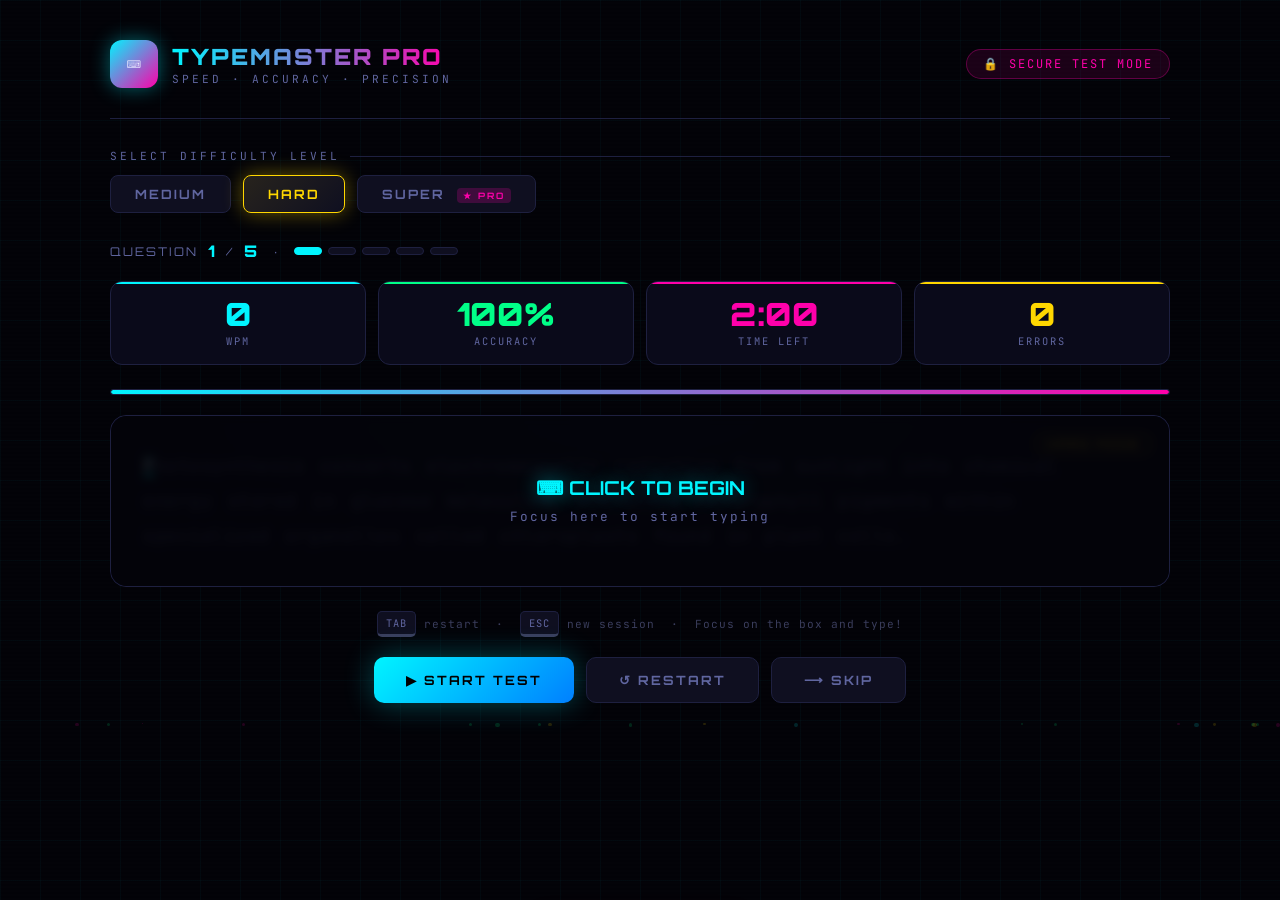
==== commit 9047f5e4: "Add files via upload" ====
--- a/typing.html
+++ b/typing.html
@@ -1,1299 +1,1447 @@
-<!DOCTYPE html>
-<html lang="en">
-<head>
-<meta charset="UTF-8">
-<meta name="viewport" content="width=device-width, initial-scale=1.0">
-<title>TypeMaster Pro — Speed Test</title>
-<link href="https://fonts.googleapis.com/css2?family=Orbitron:wght@400;700;900&family=JetBrains+Mono:wght@300;400;600&family=Rajdhani:wght@300;400;600;700&display=swap" rel="stylesheet">
-<style>
-  :root {
-    --bg-deep: #030308;
-    --bg-card: #0a0a1a;
-    --bg-panel: #0f0f20;
-    --accent-cyan: #00f5ff;
-    --accent-magenta: #ff00aa;
-    --accent-gold: #ffd700;
-    --accent-green: #00ff88;
-    --text-primary: #e8e8ff;
-    --text-dim: #6066a0;
-    --text-muted: #3a3d5c;
-    --correct: #00ff88;
-    --wrong: #ff3366;
-    --pending: #4a4e7a;
-    --border: #1e2040;
-    --glow-cyan: 0 0 20px rgba(0,245,255,0.4);
-    --glow-magenta: 0 0 20px rgba(255,0,170,0.4);
-    --glow-green: 0 0 15px rgba(0,255,136,0.5);
-  }
-
-  * { margin: 0; padding: 0; box-sizing: border-box; }
-
-  body {
-    font-family: 'JetBrains Mono', monospace;
-    background: var(--bg-deep);
-    color: var(--text-primary);
-    min-height: 100vh;
-    overflow-x: hidden;
-    user-select: none;
-    -webkit-user-select: none;
-    -moz-user-select: none;
-    -ms-user-select: none;
-  }
-
-  /* ── SECURITY OVERLAY ── */
-  #securityOverlay {
-    position: fixed;
-    top: 0; left: 0; right: 0; bottom: 0;
-    background: rgba(3,3,8,0.98);
-    z-index: 9999;
-    display: none;
-    flex-direction: column;
-    align-items: center;
-    justify-content: center;
-    gap: 20px;
-  }
-  #securityOverlay h2 {
-    font-family: 'Orbitron', sans-serif;
-    font-size: 1.8rem;
-    color: var(--accent-magenta);
-    text-shadow: var(--glow-magenta);
-    text-align: center;
-  }
-  #securityOverlay p {
-    color: var(--text-dim);
-    font-size: 0.95rem;
-    text-align: center;
-    max-width: 440px;
-    line-height: 1.7;
-  }
-  #warningIcon { font-size: 4rem; animation: pulse 1s infinite; }
-  #violationCount {
-    font-family: 'Orbitron', sans-serif;
-    font-size: 0.8rem;
-    color: var(--accent-gold);
-    letter-spacing: 2px;
-  }
-
-  @keyframes pulse { 0%,100%{opacity:1} 50%{opacity:0.4} }
-
-  /* BG GRID */
-  body::before {
-    content: '';
-    position: fixed;
-    inset: 0;
-    background-image:
-      linear-gradient(rgba(0,245,255,0.03) 1px, transparent 1px),
-      linear-gradient(90deg, rgba(0,245,255,0.03) 1px, transparent 1px);
-    background-size: 40px 40px;
-    pointer-events: none;
-    z-index: 0;
-  }
-
-  /* SCANLINES */
-  body::after {
-    content: '';
-    position: fixed;
-    inset: 0;
-    background: repeating-linear-gradient(
-      0deg, transparent, transparent 2px,
-      rgba(0,0,0,0.08) 2px, rgba(0,0,0,0.08) 4px
-    );
-    pointer-events: none;
-    z-index: 1;
-  }
-
-  .container {
-    position: relative;
-    z-index: 2;
-    max-width: 1100px;
-    margin: 0 auto;
-    padding: 20px;
-  }
-
-  /* HEADER */
-  header {
-    display: flex;
-    align-items: center;
-    justify-content: space-between;
-    padding: 20px 0 30px;
-    border-bottom: 1px solid var(--border);
-    margin-bottom: 30px;
-  }
-  .logo { display: flex; align-items: center; gap: 14px; }
-  .logo-icon {
-    width: 48px; height: 48px;
-    background: linear-gradient(135deg, var(--accent-cyan), var(--accent-magenta));
-    border-radius: 12px;
-    display: flex; align-items: center; justify-content: center;
-    font-size: 1.5rem;
-    box-shadow: var(--glow-cyan);
-  }
-  .logo-text h1 {
-    font-family: 'Orbitron', sans-serif;
-    font-size: 1.4rem; font-weight: 900;
-    background: linear-gradient(90deg, var(--accent-cyan), var(--accent-magenta));
-    -webkit-background-clip: text; -webkit-text-fill-color: transparent;
-    letter-spacing: 2px;
-  }
-  .logo-text p {
-    font-size: 0.7rem; color: var(--text-dim);
-    letter-spacing: 3px; text-transform: uppercase; margin-top: 2px;
-  }
-  .header-badge {
-    display: flex; align-items: center; gap: 8px;
-    background: rgba(255,0,170,0.1);
-    border: 1px solid rgba(255,0,170,0.3);
-    border-radius: 20px; padding: 6px 16px;
-    font-size: 0.75rem; color: var(--accent-magenta); letter-spacing: 2px;
-  }
-
-  /* QUESTION COUNTER */
-  .question-counter {
-    display: flex; align-items: center; gap: 10px;
-    margin-bottom: 20px;
-    font-family: 'Orbitron', sans-serif;
-    font-size: 0.75rem; letter-spacing: 2px; color: var(--text-dim);
-  }
-  .question-counter span {
-    color: var(--accent-cyan);
-    font-size: 1rem; font-weight: 900;
-  }
-  .q-pills { display: flex; gap: 6px; flex-wrap: wrap; }
-  .q-pill {
-    width: 28px; height: 8px;
-    border-radius: 4px;
-    background: var(--bg-panel);
-    border: 1px solid var(--border);
-    transition: all 0.3s;
-  }
-  .q-pill.done { background: var(--accent-green); border-color: var(--accent-green); }
-  .q-pill.active { background: var(--accent-cyan); border-color: var(--accent-cyan); animation: pillPulse 1s infinite; }
-  .q-pill.failed { background: var(--wrong); border-color: var(--wrong); }
-  @keyframes pillPulse { 0%,100%{opacity:1} 50%{opacity:0.5} }
-
-  /* LEVEL SELECTOR */
-  .level-section { margin-bottom: 28px; }
-  .section-label {
-    font-size: 0.7rem; letter-spacing: 3px; text-transform: uppercase;
-    color: var(--text-dim); margin-bottom: 12px;
-    display: flex; align-items: center; gap: 10px;
-  }
-  .section-label::after { content: ''; flex: 1; height: 1px; background: var(--border); }
-  .level-buttons { display: flex; gap: 12px; flex-wrap: wrap; }
-  .level-btn {
-    font-family: 'Orbitron', sans-serif;
-    font-size: 0.8rem; font-weight: 700; letter-spacing: 2px;
-    padding: 10px 24px; border-radius: 8px;
-    border: 1px solid var(--border);
-    background: var(--bg-panel); color: var(--text-dim);
-    cursor: pointer; transition: all 0.2s;
-    position: relative; overflow: hidden;
-  }
-  .level-btn::before { content: ''; position: absolute; inset: 0; opacity: 0; transition: opacity 0.2s; }
-  .level-btn.medium::before { background: linear-gradient(135deg, rgba(0,245,255,0.1), transparent); }
-  .level-btn.hard::before { background: linear-gradient(135deg, rgba(255,215,0,0.1), transparent); }
-  .level-btn.super::before { background: linear-gradient(135deg, rgba(255,0,170,0.15), transparent); }
-  .level-btn:hover::before, .level-btn.active::before { opacity: 1; }
-  .level-btn.medium:hover, .level-btn.medium.active { border-color: var(--accent-cyan); color: var(--accent-cyan); box-shadow: var(--glow-cyan); }
-  .level-btn.hard:hover, .level-btn.hard.active { border-color: var(--accent-gold); color: var(--accent-gold); box-shadow: 0 0 20px rgba(255,215,0,0.4); }
-  .level-btn.super:hover, .level-btn.super.active { border-color: var(--accent-magenta); color: var(--accent-magenta); box-shadow: var(--glow-magenta); }
-  .level-tag { font-size: 0.55rem; padding: 2px 6px; border-radius: 4px; margin-left: 6px; vertical-align: middle; }
-  .level-btn.super .level-tag { background: rgba(255,0,170,0.2); color: var(--accent-magenta); }
-
-  /* STATS BAR */
-  .stats-bar { display: grid; grid-template-columns: repeat(4, 1fr); gap: 12px; margin-bottom: 24px; }
-  .stat-card {
-    background: var(--bg-card); border: 1px solid var(--border);
-    border-radius: 12px; padding: 16px; text-align: center;
-    position: relative; overflow: hidden; transition: border-color 0.3s;
-  }
-  .stat-card::before { content: ''; position: absolute; top: 0; left: 0; right: 0; height: 2px; }
-  .stat-card:nth-child(1)::before { background: var(--accent-cyan); }
-  .stat-card:nth-child(2)::before { background: var(--accent-green); }
-  .stat-card:nth-child(3)::before { background: var(--accent-magenta); }
-  .stat-card:nth-child(4)::before { background: var(--accent-gold); }
-  .stat-value { font-family: 'Orbitron', sans-serif; font-size: 2rem; font-weight: 900; line-height: 1; margin-bottom: 4px; }
-  .stat-card:nth-child(1) .stat-value { color: var(--accent-cyan); }
-  .stat-card:nth-child(2) .stat-value { color: var(--accent-green); }
-  .stat-card:nth-child(3) .stat-value { color: var(--accent-magenta); }
-  .stat-card:nth-child(4) .stat-value { color: var(--accent-gold); }
-  .stat-label { font-size: 0.65rem; color: var(--text-dim); letter-spacing: 2px; text-transform: uppercase; }
-
-  /* TIMER BAR */
-  .timer-bar-container {
-    margin-bottom: 20px; background: var(--bg-panel);
-    border-radius: 4px; height: 6px; overflow: hidden; border: 1px solid var(--border);
-  }
-  .timer-bar-fill {
-    height: 100%; width: 100%;
-    background: linear-gradient(90deg, var(--accent-cyan), var(--accent-magenta));
-    border-radius: 4px; transition: width 1s linear, background 0.5s;
-  }
-  .timer-bar-fill.warning { background: linear-gradient(90deg, var(--accent-gold), var(--wrong)); animation: barPulse 0.5s infinite alternate; }
-  @keyframes barPulse { from{opacity:1} to{opacity:0.6} }
-
-  /* TEXT DISPLAY */
-  .test-area {
-    background: var(--bg-card); border: 1px solid var(--border);
-    border-radius: 16px; padding: 32px; margin-bottom: 24px;
-    position: relative;
-  }
-  .test-area::before {
-    content: ''; position: absolute; inset: 0; border-radius: 16px;
-    background: radial-gradient(ellipse at 50% 0%, rgba(0,245,255,0.04) 0%, transparent 60%);
-    pointer-events: none;
-  }
-  .paragraph-display {
-    font-family: 'JetBrains Mono', monospace;
-    font-size: 1.1rem; line-height: 2; letter-spacing: 0.5px; word-spacing: 4px;
-    position: relative; max-height: 240px; overflow: hidden;
-  }
-  .char { color: var(--pending); transition: color 0.05s; position: relative; }
-  .char.correct { color: var(--correct); }
-  .char.wrong { color: var(--wrong); background: rgba(255,51,102,0.15); border-radius: 2px; }
-  .char.current { color: var(--text-primary); background: rgba(0,245,255,0.15); border-radius: 2px; box-shadow: inset 0 -2px 0 var(--accent-cyan); }
-
-  /* WORD HIGHLIGHT — floating box above current word */
-  .word-span { display: inline; }
-
-  #wordPreviewBox {
-    position: absolute;
-    display: none;
-    background: var(--bg-deep);
-    border: 1.5px solid var(--accent-cyan);
-    border-radius: 10px;
-    padding: 6px 18px 8px;
-    font-family: 'JetBrains Mono', monospace;
-    font-size: 1.7rem;
-    font-weight: 600;
-    letter-spacing: 2px;
-    color: var(--accent-cyan);
-    text-shadow: none;
-    box-shadow: none;
-    pointer-events: none;
-    z-index: 9998;
-    white-space: nowrap;
-    transform: translateX(-50%);
-  }
-  #wordPreviewBox::after {
-    content: '';
-    position: absolute;
-    bottom: -8px;
-    left: 50%;
-    transform: translateX(-50%);
-    border-width: 8px 7px 0 7px;
-    border-style: solid;
-    border-color: var(--accent-cyan) transparent transparent transparent;
-  }
-
-  /* HIDDEN INPUT */
-  #hiddenInput {
-    position: absolute; opacity: 0; width: 1px; height: 1px;
-    top: -9999px; left: -9999px; pointer-events: none;
-  }
-
-  /* CLICK TO START */
-  .click-prompt {
-    position: absolute; inset: 0;
-    display: flex; flex-direction: column; align-items: center; justify-content: center;
-    background: rgba(3,3,8,0.85); backdrop-filter: blur(4px);
-    border-radius: 16px; cursor: pointer; transition: opacity 0.3s; z-index: 10;
-  }
-  .click-prompt h3 { font-family: 'Orbitron', sans-serif; font-size: 1.2rem; color: var(--accent-cyan); text-shadow: var(--glow-cyan); margin-bottom: 8px; }
-  .click-prompt p { font-size: 0.8rem; color: var(--text-dim); letter-spacing: 2px; }
-  .click-prompt.hidden { opacity: 0; pointer-events: none; }
-
-  /* TRANSITION OVERLAY (next question) */
-  #transitionOverlay {
-    position: absolute; inset: 0;
-    display: none;
-    flex-direction: column; align-items: center; justify-content: center;
-    background: rgba(3,3,8,0.92); backdrop-filter: blur(6px);
-    border-radius: 16px; z-index: 20; gap: 14px;
-  }
-  #transitionOverlay h3 {
-    font-family: 'Orbitron', sans-serif; font-size: 1.1rem;
-    color: var(--accent-gold); text-shadow: 0 0 20px rgba(255,215,0,0.5);
-  }
-  #transitionOverlay p { font-size: 0.8rem; color: var(--text-dim); letter-spacing: 2px; }
-  #nextCountdown {
-    font-family: 'Orbitron', sans-serif;
-    font-size: 3rem; font-weight: 900;
-    color: var(--accent-cyan); text-shadow: var(--glow-cyan);
-  }
-
-  /* KEYBOARD HINT */
-  .keyboard-hint {
-    display: flex; gap: 8px; justify-content: center; align-items: center;
-    margin-top: 16px; font-size: 0.7rem; color: var(--text-muted); letter-spacing: 1px;
-  }
-  .key-cap {
-    background: var(--bg-panel); border: 1px solid var(--border);
-    border-bottom: 3px solid var(--text-muted); padding: 4px 8px;
-    border-radius: 5px; font-family: 'JetBrains Mono', monospace;
-    font-size: 0.65rem; color: var(--text-dim);
-  }
-
-  /* BUTTONS */
-  .controls { display: flex; gap: 12px; justify-content: center; }
-  .btn {
-    font-family: 'Orbitron', sans-serif; font-size: 0.8rem; font-weight: 700;
-    letter-spacing: 2px; padding: 14px 32px; border-radius: 10px;
-    border: none; cursor: pointer; transition: all 0.2s;
-    position: relative; overflow: hidden;
-  }
-  .btn-primary { background: linear-gradient(135deg, var(--accent-cyan), #0080ff); color: #000; box-shadow: 0 0 30px rgba(0,245,255,0.3); }
-  .btn-primary:hover { transform: translateY(-2px); box-shadow: 0 0 40px rgba(0,245,255,0.5); }
-  .btn-secondary { background: var(--bg-panel); color: var(--text-dim); border: 1px solid var(--border); }
-  .btn-secondary:hover { border-color: var(--accent-magenta); color: var(--accent-magenta); box-shadow: var(--glow-magenta); }
-
-  /* RESULT MODAL */
-  #resultModal {
-    display: none; position: fixed; inset: 0;
-    background: rgba(3,3,8,0.95); z-index: 1000;
-    align-items: center; justify-content: center; backdrop-filter: blur(8px);
-  }
-  #resultModal.show { display: flex; }
-  .result-card {
-    background: var(--bg-card); border: 1px solid var(--border);
-    border-radius: 20px; padding: 48px; text-align: center;
-    max-width: 640px; width: 90%; position: relative; overflow: hidden;
-    animation: slideUp 0.4s cubic-bezier(0.34,1.56,0.64,1);
-  }
-  @keyframes slideUp { from{transform:translateY(40px);opacity:0} to{transform:translateY(0);opacity:1} }
-  .result-card::before {
-    content: ''; position: absolute; inset: 0;
-    background: radial-gradient(ellipse at 50% 0%, rgba(0,245,255,0.06) 0%, transparent 60%);
-    pointer-events: none;
-  }
-  .result-title { font-family: 'Orbitron', sans-serif; font-size: 0.75rem; letter-spacing: 4px; color: var(--text-dim); text-transform: uppercase; margin-bottom: 8px; }
-  .result-grade {
-    font-family: 'Orbitron', sans-serif; font-size: 3.5rem; font-weight: 900;
-    background: linear-gradient(135deg, var(--accent-cyan), var(--accent-magenta));
-    -webkit-background-clip: text; -webkit-text-fill-color: transparent;
-    margin-bottom: 4px; line-height: 1;
-  }
-  .result-subtitle { color: var(--text-dim); font-size: 0.85rem; margin-bottom: 24px; }
-  .result-grid { display: grid; grid-template-columns: repeat(3, 1fr); gap: 16px; margin-bottom: 24px; }
-  .result-stat { background: var(--bg-panel); border: 1px solid var(--border); border-radius: 12px; padding: 16px; }
-  .result-stat-val { font-family: 'Orbitron', sans-serif; font-size: 1.8rem; font-weight: 900; color: var(--accent-cyan); }
-  .result-stat-lbl { font-size: 0.6rem; color: var(--text-dim); letter-spacing: 2px; text-transform: uppercase; margin-top: 4px; }
-
-  /* PER-QUESTION RESULTS TABLE */
-  .q-results-title { font-family: 'Orbitron', sans-serif; font-size: 0.7rem; letter-spacing: 3px; color: var(--text-dim); text-transform: uppercase; margin-bottom: 12px; }
-  .q-results-table { width: 100%; border-collapse: collapse; margin-bottom: 24px; font-size: 0.75rem; }
-  .q-results-table th { color: var(--text-dim); letter-spacing: 2px; text-transform: uppercase; padding: 6px 10px; border-bottom: 1px solid var(--border); text-align: center; }
-  .q-results-table td { padding: 8px 10px; text-align: center; border-bottom: 1px solid rgba(30,32,64,0.5); }
-  .q-results-table tr.q-pass td { color: var(--accent-green); }
-  .q-results-table tr.q-fail td { color: var(--wrong); }
-  .q-results-table tr.q-skip td { color: var(--accent-gold); }
-
-  .result-progress { background: var(--bg-panel); border-radius: 8px; height: 8px; overflow: hidden; margin-bottom: 24px; }
-  .result-progress-fill { height: 100%; background: linear-gradient(90deg, var(--accent-cyan), var(--accent-green)); border-radius: 8px; transition: width 1s cubic-bezier(0.34,1.56,0.64,1); }
-
-  /* SECURITY WARNING TOAST */
-  #warningToast {
-    position: fixed; bottom: 30px; left: 50%;
-    transform: translateX(-50%) translateY(100px);
-    background: rgba(255,51,102,0.95); color: white;
-    padding: 12px 24px; border-radius: 10px;
-    font-size: 0.8rem; letter-spacing: 1px; z-index: 5000;
-    transition: transform 0.3s; pointer-events: none;
-    font-family: 'Rajdhani', sans-serif; font-weight: 600;
-    box-shadow: 0 0 30px rgba(255,51,102,0.5);
-  }
-  #warningToast.show { transform: translateX(-50%) translateY(0); }
-
-  /* PARTICLES */
-  .particle {
-    position: fixed; pointer-events: none; border-radius: 50%; z-index: 0;
-    animation: float linear infinite; opacity: 0.15;
-  }
-  @keyframes float { from{transform:translateY(100vh) rotate(0deg)} to{transform:translateY(-100px) rotate(360deg)} }
-
-  /* LEVEL INDICATOR */
-  .level-indicator {
-    position: absolute; top: 16px; right: 16px;
-    font-family: 'Orbitron', sans-serif; font-size: 0.65rem;
-    letter-spacing: 2px; padding: 4px 12px; border-radius: 20px; border: 1px solid;
-  }
-  .level-indicator.medium { color: var(--accent-cyan); border-color: rgba(0,245,255,0.3); background: rgba(0,245,255,0.05); }
-  .level-indicator.hard { color: var(--accent-gold); border-color: rgba(255,215,0,0.3); background: rgba(255,215,0,0.05); }
-  .level-indicator.super { color: var(--accent-magenta); border-color: rgba(255,0,170,0.3); background: rgba(255,0,170,0.05); animation: borderPulse 2s infinite; }
-  @keyframes borderPulse { 0%,100%{box-shadow:0 0 5px rgba(255,0,170,0.2)} 50%{box-shadow:0 0 15px rgba(255,0,170,0.5)} }
-
-  /* FOCUS LOST BADGE */
-  .focus-lost-badge {
-    display: inline-block;
-    background: rgba(255,51,102,0.15); border: 1px solid rgba(255,51,102,0.4);
-    border-radius: 6px; padding: 3px 10px; font-size: 0.65rem;
-    color: var(--wrong); letter-spacing: 2px; margin-left: 10px;
-  }
-
-  /* RESPONSIVE */
-  @media (max-width: 700px) {
-    .stats-bar { grid-template-columns: repeat(2, 1fr); }
-    .result-grid { grid-template-columns: repeat(2, 1fr); }
-    .logo-text h1 { font-size: 1rem; }
-    .paragraph-display { font-size: 0.9rem; }
-  }
-  @media (max-width: 480px) {
-    header { flex-direction: column; gap: 12px; }
-    .stat-value { font-size: 1.5rem; }
-    .test-area { padding: 20px; }
-  }
-</style>
-</head>
-<body>
-
-<!-- HIDDEN INPUT FOR TYPING -->
-<input type="text" id="hiddenInput" autocomplete="off" autocorrect="off" autocapitalize="off" spellcheck="false" tabindex="-1">
-
-<!-- SECURITY OVERLAY (focus lost → test ended) -->
-<div id="securityOverlay">
-  <div id="warningIcon">🚫</div>
-  <h2>FOCUS LOST — TEST ENDED</h2>
-  <p>Aapne test ke dauran window switch ya focus band kiya.<br>Security violation ke karan yeh attempt count nahi hogi.</p>
-  <div id="violationCount"></div>
-  <div id="unlockHintMsg" style="display:none; text-align:center; margin-top:12px;">
-    <p style="color:var(--accent-gold); font-size:0.8rem; letter-spacing:1px; line-height:2;">
-      🔑 Enter secret command to unlock:<br>
-    </p>
-  </div>
-  <div id="unlockProgressDisplay" style="display:none; font-size:1.6rem; letter-spacing:10px; margin-top:4px;">● ● ● ●</div>
-  <button class="btn btn-primary" onclick="restartAfterViolation()" style="margin-top:8px">↺ RESTART TEST</button>
-</div>
-
-<!-- WARNING TOAST -->
-<div id="warningToast">⛔ Action not allowed!</div>
-
-<!-- NEXT-QUESTION TRANSITION (inside test-area via JS) -->
-
-<!-- RESULT MODAL -->
-<div id="resultModal">
-  <div class="result-card">
-    <div class="result-title">Session Complete</div>
-    <div class="result-grade" id="resultGrade">A+</div>
-    <div class="result-subtitle" id="resultSubtitle">Excellent Performance!</div>
-    <div class="result-grid">
-      <div class="result-stat">
-        <div class="result-stat-val" id="res-wpm">0</div>
-        <div class="result-stat-lbl">Avg WPM</div>
-      </div>
-      <div class="result-stat">
-        <div class="result-stat-val" id="res-acc">0%</div>
-        <div class="result-stat-lbl">Avg Acc</div>
-      </div>
-      <div class="result-stat">
-        <div class="result-stat-val" id="res-chars">0</div>
-        <div class="result-stat-lbl">Total Chars</div>
-      </div>
-    </div>
-    <!-- Per-question breakdown -->
-    <div class="q-results-title">Question-wise Results</div>
-    <table class="q-results-table" id="qResultsTable">
-      <thead><tr><th>#</th><th>WPM</th><th>Accuracy</th><th>Chars</th><th>Status</th></tr></thead>
-      <tbody id="qResultsBody"></tbody>
-    </table>
-    <div class="result-progress">
-      <div class="result-progress-fill" id="resultBar" style="width:0%"></div>
-    </div>
-    <div class="controls">
-      <button class="btn btn-primary" onclick="startNewSession()">▶ NEW SESSION</button>
-      <button class="btn btn-secondary" onclick="closeResult()">CLOSE</button>
-    </div>
-  </div>
-</div>
-
-<!-- MAIN -->
-<div class="container">
-  <header>
-    <div class="logo">
-      <div class="logo-icon">⌨</div>
-      <div class="logo-text">
-        <h1>TYPEMASTER PRO</h1>
-        <p>Speed · Accuracy · Precision</p>
-      </div>
-    </div>
-    <div class="header-badge">🔒 SECURE TEST MODE</div>
-  </header>
-
-  <!-- LEVEL -->
-  <div class="level-section">
-    <div class="section-label">Select Difficulty Level</div>
-    <div class="level-buttons">
-      <button class="level-btn medium" onclick="setLevel('medium')">MEDIUM</button>
-      <button class="level-btn hard active" onclick="setLevel('hard')">HARD</button>
-      <button class="level-btn super" onclick="setLevel('super')">SUPER <span class="level-tag">★ PRO</span></button>
-    </div>
-  </div>
-
-  <!-- QUESTION TRACKER -->
-  <div class="question-counter">
-    QUESTION <span id="qNumDisplay">1</span> / <span id="qTotalDisplay">5</span>
-    &nbsp;·&nbsp; <div class="q-pills" id="qPills"></div>
-  </div>
-
-  <!-- STATS -->
-  <div class="stats-bar">
-    <div class="stat-card">
-      <div class="stat-value" id="wpmDisplay">0</div>
-      <div class="stat-label">WPM</div>
-    </div>
-    <div class="stat-card">
-      <div class="stat-value" id="accDisplay">100%</div>
-      <div class="stat-label">Accuracy</div>
-    </div>
-    <div class="stat-card">
-      <div class="stat-value" id="timerDisplay">2:00</div>
-      <div class="stat-label">Time Left</div>
-    </div>
-    <div class="stat-card">
-      <div class="stat-value" id="errDisplay">0</div>
-      <div class="stat-label">Errors</div>
-    </div>
-  </div>
-
-  <!-- TIMER BAR -->
-  <div class="timer-bar-container">
-    <div class="timer-bar-fill" id="timerBar"></div>
-  </div>
-
-  <!-- TEST AREA -->
-  <div class="test-area" onclick="focusInput()" id="testArea">
-    <div class="level-indicator hard" id="levelIndicator">HARD MODE</div>
-    <div class="paragraph-display" id="textDisplay"></div>
-    <!-- WORD PREVIEW BOX -->
-    <div id="wordPreviewBox"></div>
-
-    <!-- CLICK TO START PROMPT -->
-    <div class="click-prompt" id="clickPrompt">
-      <h3>⌨ CLICK TO BEGIN</h3>
-      <p>Focus here to start typing</p>
-    </div>
-
-    <!-- NEXT QUESTION TRANSITION -->
-    <div id="transitionOverlay">
-      <h3 id="transitionTitle">⏱ TIME'S UP!</h3>
-      <p id="transitionMsg">Next question loading…</p>
-      <div id="nextCountdown">3</div>
-    </div>
-  </div>
-
-  <!-- KEYBOARD HINT -->
-  <div class="keyboard-hint">
-    <span class="key-cap">TAB</span> restart &nbsp;·&nbsp;
-    <span class="key-cap">ESC</span> new session &nbsp;·&nbsp;
-    Focus on the box and type!
-  </div>
-
-  <!-- CONTROLS -->
-  <div class="controls" style="margin-top:20px">
-    <button class="btn btn-primary" onclick="startTest()">▶ START TEST</button>
-    <button class="btn btn-secondary" onclick="restartTest()">↺ RESTART</button>
-    <button class="btn btn-secondary" onclick="skipQuestion()">⟶ SKIP</button>
-  </div>
-</div>
-
-<script>
-// ===================== PARAGRAPHS =====================
-const paragraphs = {
-  medium: [
-    "The quick brown fox jumps over the lazy dog near the riverbank where tall trees provide cool shade during summer afternoons. Birds chirp happily as squirrels gather nuts for the winter season ahead.",
-    "Technology has transformed the way we communicate, work, and learn in modern society. Smartphones and computers have become essential tools for billions of people around the world today.",
-    "Reading books regularly improves vocabulary, enhances concentration, and stimulates imagination. Libraries are wonderful places where knowledge is freely available to everyone who seeks it.",
-    "Exercise is important for maintaining good health and strong muscles. Walking, running, swimming, and cycling are excellent activities that keep the body fit and the mind sharp.",
-    "Cooking at home is both economical and healthy. Fresh vegetables, whole grains, and lean proteins form the foundation of a nutritious diet that supports long-term wellness.",
-  ],
-  hard: [
-    "Quantum mechanics describes the behavior of subatomic particles through wave functions and probability amplitudes, fundamentally challenging our classical intuitions about determinism and locality in physical systems.",
-    "The Byzantine Empire's administrative sophistication, characterized by elaborate bureaucratic hierarchies and intricate diplomatic protocols, sustained its political dominance throughout the Mediterranean for nearly a millennium.",
-    "Photosynthesis converts electromagnetic radiation from sunlight into chemical energy stored in glucose molecules, utilizing chlorophyll pigments within specialized organelles called chloroplasts found in plant cells.",
-    "Cryptographic algorithms like RSA rely on the computational difficulty of factoring large prime numbers, creating asymmetric key pairs that secure digital communications across vulnerable network infrastructures worldwide.",
-    "Neuroplasticity demonstrates the brain's remarkable capacity to reorganize synaptic connections in response to new experiences, injuries, or deliberate cognitive training throughout an individual's entire lifespan.",
-    "The industrial revolution fundamentally restructured socioeconomic relationships by mechanizing production processes, concentrating populations in urban manufacturing centers, and precipitating unprecedented demographic transformations across European societies.",
-    "Thermodynamic equilibrium requires that entropy, measuring the degree of disorder within a closed system, perpetually increases over time according to the second law of thermodynamics proposed by Clausius.",
-  ],
-  super: [
-    "Epistemological frameworks in contemporary analytical philosophy grapple with the intrinsic relationship between justified true belief, Gettier counterexamples, and the fundamental limitations of propositional knowledge acquisition methodologies.",
-    "Mitochondrial DNA inheritance patterns reveal that maternal lineages can be traced through cytoplasmic genetic material, circumventing Mendelian recombination and providing archaeogenomicists with unprecedented phylogenetic reconstruction capabilities.",
-    "Metamorphic crystallographic transformations involving isomorphic substitution of cationic species within aluminosilicate lattice structures fundamentally alter rheological properties of geological formations under sustained tectonic pressure differentials.",
-    "Poststructuralist deconstruction of logocentrism, as articulated by Derrida's grammatological critique, exposes inherent hierarchical binaries embedded within Western metaphysical tradition's privileging of spoken over written linguistic signifiers.",
-    "Stochastic gradient descent algorithms, augmented by adaptive learning rate mechanisms such as Adam optimization, navigate high-dimensional non-convex loss manifolds encountered during deep neural network parameter optimization procedures.",
-    "The phenomenological reduction, or epoché, bracketing natural attitude assumptions about objective reality, enables transcendental consciousness to examine intentional structures underlying perceptual experience without presupposing external world existence.",
-    "Superconducting qubits exhibiting quantum coherence through Josephson junction tunneling phenomena represent the foundational computational primitive enabling fault-tolerant quantum error correction in scalable topological quantum computing architectures.",
-    "Lexicographic morphosyntactic transformations in agglutinative Turkic language families demonstrate productive derivational affixation patterns fundamentally distinguishing their grammatical typology from fusional Indo-European inflectional paradigms.",
-  ]
-};
-
-// ===================== CONFIG =====================
-const TOTAL_QUESTIONS = 5;      // kitne questions per session
-const TIME_PER_QUESTION = 120;  // seconds per question (2 min)
-const MAX_VIOLATIONS = 3;       // itne violations baad session lock
-
-// ===================== STATE =====================
-let currentLevel    = 'hard';
-let currentText     = '';
-let charIndex       = 0;
-let errors          = 0;
-let totalTyped      = 0;
-let isRunning       = false;
-let startTime       = null;
-let timerInterval   = null;
-let timeLeft        = TIME_PER_QUESTION;
-let testStarted     = false;
-
-// Session state
-let currentQuestion  = 0;          // 0-indexed
-let questionResults  = [];         // per-question data
-let usedIndices      = [];         // avoid repeated paragraphs
-let violationCount   = 0;
-let sessionActive    = false;
-
-let transitionTimer  = null;
-
-// ===================== HELPERS =====================
-function showWarning(msg) {
-  const toast = document.getElementById('warningToast');
-  toast.textContent = msg;
-  toast.classList.add('show');
-  setTimeout(() => toast.classList.remove('show'), 2200);
-}
-
-function setLevel(level) {
-  currentLevel = level;
-  document.querySelectorAll('.level-btn').forEach(b => b.classList.remove('active'));
-  document.querySelector(`.level-btn.${level}`).classList.add('active');
-  const ind = document.getElementById('levelIndicator');
-  ind.className = `level-indicator ${level}`;
-  const labels = { medium: 'MEDIUM MODE', hard: 'HARD MODE', super: '★ SUPER PRO' };
-  ind.textContent = labels[level];
-  startNewSession();
-}
-
-// ===================== QUESTION PILLS =====================
-function buildPills() {
-  const container = document.getElementById('qPills');
-  container.innerHTML = '';
-  for (let i = 0; i < TOTAL_QUESTIONS; i++) {
-    const d = document.createElement('div');
-    d.className = 'q-pill';
-    d.id = `pill-${i}`;
-    container.appendChild(d);
-  }
-}
-
-function updatePills() {
-  for (let i = 0; i < TOTAL_QUESTIONS; i++) {
-    const pill = document.getElementById(`pill-${i}`);
-    if (!pill) continue;
-    pill.className = 'q-pill';
-    if (i < currentQuestion) {
-      const res = questionResults[i];
-      pill.classList.add(res && res.completed ? 'done' : 'failed');
-    } else if (i === currentQuestion) {
-      pill.classList.add('active');
-    }
-  }
-  document.getElementById('qNumDisplay').textContent = currentQuestion + 1;
-  document.getElementById('qTotalDisplay').textContent = TOTAL_QUESTIONS;
-}
-
-// ===================== SESSION =====================
-function startNewSession() {
-  currentQuestion  = 0;
-  questionResults  = [];
-  usedIndices      = [];
-  violationCount   = 0;
-  sessionActive    = true;
-  buildPills();
-  loadQuestion();
-}
-
-function loadQuestion() {
-  clearInterval(timerInterval);
-  clearTimeout(transitionTimer);
-  hideTransition();
-
-  // Pick unused paragraph
-  const arr = paragraphs[currentLevel];
-  let idx;
-  do { idx = Math.floor(Math.random() * arr.length); }
-  while (usedIndices.includes(idx) && usedIndices.length < arr.length);
-  usedIndices.push(idx);
-  currentText = arr[idx];
-
-  charIndex   = 0;
-  errors      = 0;
-  totalTyped  = 0;
-  isRunning   = false;
-  testStarted = false;
-  startTime   = null;
-  timeLeft    = TIME_PER_QUESTION;
-
-  renderText();
-  updateStats();
-  updateTimerBar();
-  updatePills();
-
-  document.getElementById('hiddenInput').value = '';
-  document.getElementById('clickPrompt').classList.remove('hidden');
-  document.getElementById('resultModal').classList.remove('show');
-  const pb = document.getElementById('wordPreviewBox');
-  if (pb) pb.style.display = 'none';
-}
-
-// ===================== RENDER =====================
-// charToWord[i] = index of the word-span that char i belongs to
-let charToWord = [];
-
-function renderText() {
-  const display = document.getElementById('textDisplay');
-  display.innerHTML = '';
-  charToWord = [];
-
-  // Split text into tokens: words and spaces/punctuation between them
-  // We group consecutive non-space chars as one word-span
-  let globalCharIdx = 0;
-  let wordIdx = 0;
-
-  // Tokenise: split by spaces but keep spaces as separate tokens
-  const tokens = currentText.split(/(\s+)/);
-
-  tokens.forEach(token => {
-    if (token.length === 0) return;
-    const isSpace = /^\s+$/.test(token);
-
-    if (isSpace) {
-      // Render each space char individually (no word-span wrapper needed)
-      for (const ch of token) {
-        const span = document.createElement('span');
-        span.className = 'char' + (globalCharIdx === 0 ? ' current' : '');
-        span.textContent = ch;
-        span.id = 'c' + globalCharIdx;
-        charToWord[globalCharIdx] = -1; // space → no word
-        display.appendChild(span);
-        globalCharIdx++;
-      }
-    } else {
-      // Wrap the whole word in a word-span
-      const wrapDiv = document.createElement('span');
-      wrapDiv.className = 'word-span';
-      wrapDiv.id = 'w' + wordIdx;
-      const thisWordIdx = wordIdx;
-
-      for (const ch of token) {
-        const span = document.createElement('span');
-        span.className = 'char' + (globalCharIdx === 0 ? ' current' : '');
-        span.textContent = ch;
-        span.id = 'c' + globalCharIdx;
-        charToWord[globalCharIdx] = thisWordIdx;
-        wrapDiv.appendChild(span);
-        globalCharIdx++;
-      }
-      display.appendChild(wrapDiv);
-      wordIdx++;
-    }
-  });
-
-  // Highlight the word that contains char 0 (the first word)
-  highlightActiveWord(0);
-}
-
-// Highlight the word-span that contains charIdx — show floating preview box
-function highlightActiveWord(idx) {
-  document.querySelectorAll('.word-span.active-word').forEach(w => w.classList.remove('active-word'));
-  const box = document.getElementById('wordPreviewBox');
-  const wIdx = charToWord[idx];
-  if (wIdx === undefined || wIdx < 0) { box.style.display = 'none'; return; }
-  const wEl = document.getElementById('w' + wIdx);
-  if (!wEl) { box.style.display = 'none'; return; }
-
-  // Build preview box with colored letters matching typed state
-  box.innerHTML = '';
-  const charSpans = wEl.querySelectorAll('.char');
-  charSpans.forEach(cs => {
-    const s = document.createElement('span');
-    s.textContent = cs.textContent;
-    if (cs.classList.contains('correct')) {
-      s.style.color = 'var(--correct)';
-    } else if (cs.classList.contains('wrong')) {
-      s.style.color = 'var(--wrong)';
-      s.style.textDecoration = 'underline';
-    } else if (cs.classList.contains('current')) {
-      s.style.color = 'var(--accent-cyan)';
-      s.style.borderBottom = '3px solid var(--accent-cyan)';
-    } else {
-      s.style.color = 'var(--text-dim)';
-    }
-    box.appendChild(s);
-  });
-
-  // Position: above the word-span, centered
-  const testArea = document.getElementById('testArea');
-  const areaRect = testArea.getBoundingClientRect();
-  const wRect    = wEl.getBoundingClientRect();
-
-  const left = wRect.left - areaRect.left + wRect.width / 2;
-  const top  = wRect.top  - areaRect.top  - 10; // 10px gap above word
-
-  box.style.left    = left + 'px';
-  box.style.top     = top  + 'px';
-  box.style.display = 'block';
-  // Nudge box upward by its own height (after paint)
-  requestAnimationFrame(() => {
-    box.style.top = (wRect.top - areaRect.top - box.offsetHeight - 10) + 'px';
-  });
-}
-
-
-function startTest() {
-  if (!currentText) loadQuestion();
-  focusInput();
-  document.getElementById('clickPrompt').classList.add('hidden');
-}
-
-function restartTest() {
-  clearInterval(timerInterval);
-  clearTimeout(transitionTimer);
-  hideTransition();
-  loadQuestion();
-}
-
-function focusInput() {
-  document.getElementById('clickPrompt').classList.add('hidden');
-  document.getElementById('hiddenInput').focus();
-}
-
-// ===================== SKIP =====================
-function skipQuestion() {
-  if (!sessionActive) return;
-  // Record as skipped/timeout
-  recordQuestionResult(false, true);
-  moveToNextQuestion('skipped');
-}
-
-// ===================== TYPING =====================
-document.getElementById('hiddenInput').addEventListener('keydown', function(e) {
-  if (!testStarted && e.key !== 'Tab' && e.key !== 'Escape') {
-    testStarted = true;
-    isRunning   = true;
-    startTime   = Date.now();
-    startTimer();
-  }
-  if (!isRunning) return;
-
-  if (e.key === 'Backspace') {
-    if (charIndex > 0) {
-      charIndex--;
-      document.getElementById('c' + charIndex).className = 'char current';
-      const prev = document.getElementById('c' + (charIndex + 1));
-      if (prev) prev.className = 'char';
-      highlightActiveWord(charIndex);
-    }
-    return;
-  }
-
-  if (e.key.length !== 1) return;
-  if (charIndex >= currentText.length) return;
-
-  const expected = currentText[charIndex];
-  const typed    = e.key;
-  const span     = document.getElementById('c' + charIndex);
-  totalTyped++;
-
-  if (typed === expected) { span.className = 'char correct'; }
-  else { span.className = 'char wrong'; errors++; }
-
-  charIndex++;
-  const next = document.getElementById('c' + charIndex);
-  if (next) {
-    next.classList.add('current');
-    next.scrollIntoView({ block: 'nearest', behavior: 'smooth' });
-  }
-  highlightActiveWord(charIndex);
-
-  updateStats();
-
-  if (charIndex >= currentText.length) {
-    // Paragraph completed before time
-    recordQuestionResult(true, false);
-    moveToNextQuestion('completed');
-  }
-});
-
-// Prevent paste in hidden input
-document.getElementById('hiddenInput').addEventListener('paste', e => {
-  e.preventDefault();
-  showWarning('⛔ Paste not allowed!');
-});
-
-// ===================== TIMER =====================
-function startTimer() {
-  clearInterval(timerInterval);
-  timerInterval = setInterval(() => {
-    if (!isRunning) return;
-    timeLeft--;
-    updateTimerDisplay();
-    updateTimerBar();
-    if (timeLeft <= 0) {
-      // Time up for this question → move to next
-      recordQuestionResult(false, false);
-      moveToNextQuestion('timeout');
-    }
-  }, 1000);
-}
-
-// ===================== QUESTION RESULT RECORDING =====================
-function recordQuestionResult(completed, skipped) {
-  isRunning = false;
-  clearInterval(timerInterval);
-
-  const elapsed = startTime ? (Date.now() - startTime) / 60000 : (TIME_PER_QUESTION / 60);
-  const words   = totalTyped / 5;
-  const wpm     = elapsed > 0 ? Math.round(words / elapsed) : 0;
-  const acc     = totalTyped > 0 ? Math.round(((totalTyped - errors) / totalTyped) * 100) : 0;
-
-  questionResults.push({
-    q: currentQuestion + 1,
-    wpm, acc,
-    chars: totalTyped,
-    completed,
-    skipped
-  });
-}
-
-// ===================== MOVE TO NEXT QUESTION =====================
-function moveToNextQuestion(reason) {
-  if (currentQuestion + 1 >= TOTAL_QUESTIONS) {
-    // Session over
-    showFinalResult();
-    return;
-  }
-
-  // Show transition countdown
-  let countdown = 3;
-  const overlay   = document.getElementById('transitionOverlay');
-  const titleEl   = document.getElementById('transitionTitle');
-  const msgEl     = document.getElementById('transitionMsg');
-  const countEl   = document.getElementById('nextCountdown');
-
-  if (reason === 'timeout')    { titleEl.textContent = '⏱ TIME\'S UP!'; }
-  else if (reason === 'completed') { titleEl.textContent = '✅ PARAGRAPH DONE!'; }
-  else { titleEl.textContent = '⟶ SKIPPED'; }
-
-  msgEl.textContent  = `Question ${currentQuestion + 2} of ${TOTAL_QUESTIONS} loading…`;
-  countEl.textContent = countdown;
-  overlay.style.display = 'flex';
-
-  transitionTimer = setInterval(() => {
-    countdown--;
-    countEl.textContent = countdown;
-    if (countdown <= 0) {
-      clearInterval(transitionTimer);
-      currentQuestion++;
-      loadQuestion();
-      focusInput();
-    }
-  }, 1000);
-}
-
-function hideTransition() {
-  document.getElementById('transitionOverlay').style.display = 'none';
-}
-
-// ===================== FINAL RESULT =====================
-function showFinalResult() {
-  sessionActive = false;
-  hideTransition();
-
-  // Aggregate
-  const totalChars = questionResults.reduce((s, r) => s + r.chars, 0);
-  const avgWpm     = Math.round(questionResults.reduce((s, r) => s + r.wpm, 0) / questionResults.length);
-  const avgAcc     = Math.round(questionResults.reduce((s, r) => s + r.acc, 0) / questionResults.length);
-  const completed  = questionResults.filter(r => r.completed).length;
-
-  // Grade
-  let grade, subtitle;
-  if (avgWpm >= 80 && avgAcc >= 95) { grade = 'A+'; subtitle = '🏆 Outstanding! Expert Typist!'; }
-  else if (avgWpm >= 60 && avgAcc >= 90) { grade = 'A'; subtitle = '⭐ Excellent! Advanced Typist!'; }
-  else if (avgWpm >= 45 && avgAcc >= 85) { grade = 'B+'; subtitle = '👍 Very Good! Above Average!'; }
-  else if (avgWpm >= 35 && avgAcc >= 80) { grade = 'B'; subtitle = '✅ Good Performance!'; }
-  else if (avgWpm >= 25 && avgAcc >= 70) { grade = 'C'; subtitle = '📈 Keep Practicing!'; }
-  else { grade = 'D'; subtitle = '💪 Needs More Practice!'; }
-
-  document.getElementById('resultGrade').textContent    = grade;
-  document.getElementById('resultSubtitle').textContent = subtitle;
-  document.getElementById('res-wpm').textContent        = avgWpm;
-  document.getElementById('res-acc').textContent        = avgAcc + '%';
-  document.getElementById('res-chars').textContent      = totalChars;
-
-  // Build per-question table
-  const tbody = document.getElementById('qResultsBody');
-  tbody.innerHTML = '';
-  questionResults.forEach(r => {
-    const tr = document.createElement('tr');
-    tr.className = r.skipped ? 'q-skip' : (r.completed ? 'q-pass' : 'q-fail');
-    tr.innerHTML = `
-      <td>Q${r.q}</td>
-      <td>${r.wpm}</td>
-      <td>${r.acc}%</td>
-      <td>${r.chars}</td>
-      <td>${r.skipped ? '⟶ Skipped' : (r.completed ? '✅ Done' : '⏱ Timeout')}</td>
-    `;
-    tbody.appendChild(tr);
-  });
-
-  // Update all pills as done/failed
-  for (let i = 0; i < TOTAL_QUESTIONS; i++) {
-    const pill = document.getElementById(`pill-${i}`);
-    if (!pill) continue;
-    const res = questionResults[i];
-    pill.className = 'q-pill ' + (res && res.completed ? 'done' : 'failed');
-  }
-
-  document.getElementById('resultModal').classList.add('show');
-  setTimeout(() => {
-    document.getElementById('resultBar').style.width = Math.min(avgAcc, 100) + '%';
-  }, 300);
-}
-
-function closeResult() {
-  document.getElementById('resultModal').classList.remove('show');
-}
-
-// ===================== STATS =====================
-function updateStats() {
-  const elapsed = startTime ? (Date.now() - startTime) / 60000 : 0;
-  const words   = totalTyped / 5;
-  const wpm     = elapsed > 0 ? Math.round(words / elapsed) : 0;
-  const acc     = totalTyped > 0 ? Math.round(((totalTyped - errors) / totalTyped) * 100) : 100;
-
-  document.getElementById('wpmDisplay').textContent = wpm;
-  document.getElementById('accDisplay').textContent = acc + '%';
-  document.getElementById('errDisplay').textContent = errors;
-  updateTimerDisplay();
-}
-
-function updateTimerDisplay() {
-  const m = Math.floor(timeLeft / 60);
-  const s = timeLeft % 60;
-  document.getElementById('timerDisplay').textContent = `${m}:${s.toString().padStart(2,'0')}`;
-}
-
-function updateTimerBar() {
-  const pct = (timeLeft / TIME_PER_QUESTION) * 100;
-  const bar = document.getElementById('timerBar');
-  bar.style.width = pct + '%';
-  if (pct < 25) bar.classList.add('warning');
-  else bar.classList.remove('warning');
-}
-
-// ===================== SECURITY =====================
-
-// Block copy/paste/cut
-document.addEventListener('copy',  e => { e.preventDefault(); showWarning('⛔ Copying not allowed!'); });
-document.addEventListener('cut',   e => { e.preventDefault(); showWarning('⛔ Cutting not allowed!'); });
-document.addEventListener('paste', e => { e.preventDefault(); showWarning('⛔ Paste not allowed!'); });
-
-// Block right click
-document.addEventListener('contextmenu', e => { e.preventDefault(); showWarning('⛔ Right-click disabled!'); });
-
-// ===================== SECRET UNLOCK SEQUENCE =====================
-// Alt+L → Alt+O → Alt+A → Alt+Ctrl  (step by step)
-let unlockStep = 0;
-const UNLOCK_STEPS = [
-  e => e.altKey && e.key.toUpperCase() === 'L',
-  e => e.altKey && e.key.toUpperCase() === 'O',
-  e => e.altKey && e.key.toUpperCase() === 'A',
-  e => e.altKey && e.key === 'Control'
-];
-
-// Block devtools & special keys
-document.addEventListener('keydown', e => {
-
-  // ── Block Refresh (F5, Ctrl+R, Ctrl+Shift+R) ──
-  if (e.key === 'F5' ||
-      (e.ctrlKey && (e.key === 'r' || e.key === 'R'))) {
-    e.preventDefault();
-    if (document.getElementById('securityOverlay').style.display === 'flex') {
-      showUnlockHint();
-    } else {
-      showWarning('⛔ Refresh not allowed during test!');
-    }
-    return;
-  }
-
-  // ── Block devtools ──
-  if (e.key === 'F12' ||
-      (e.ctrlKey && e.shiftKey && ['I','J','C','K'].includes(e.key.toUpperCase())) ||
-      (e.ctrlKey && ['U','S','A','P'].includes(e.key.toUpperCase())) ||
-      e.key === 'PrintScreen') {
-    e.preventDefault();
-    showWarning('⛔ Developer tools not allowed!');
-    return;
-  }
-
-  // ── Secret unlock sequence (only when session is locked) ──
-  const overlay = document.getElementById('securityOverlay');
-  const isLocked = overlay.style.display === 'flex' && violationCount >= MAX_VIOLATIONS;
-  if (isLocked) {
-    if (UNLOCK_STEPS[unlockStep](e)) {
-      e.preventDefault();
-      unlockStep++;
-      // Flash the step counter
-      showUnlockProgress(unlockStep);
-      if (unlockStep >= UNLOCK_STEPS.length) {
-        unlockStep = 0;
-        unlockSession();
-      }
-    } else if (e.altKey || e.ctrlKey) {
-      // Wrong key pressed — reset sequence
-      e.preventDefault();
-      if (unlockStep > 0) {
-        unlockStep = 0;
-        showUnlockHint();
-      }
-    }
-    return;
-  }
-
-  if (e.key === 'Tab')    { e.preventDefault(); restartTest(); }
-  if (e.key === 'Escape') { e.preventDefault(); startNewSession(); }
-});
-
-// Block drag
-document.addEventListener('dragstart', e => e.preventDefault());
-
-// ★ OUTSIDE CLICK SECURITY — clicking anywhere outside testArea triggers focus lost
-document.addEventListener('mousedown', e => {
-  if (!testStarted || !sessionActive) return;
-  const testArea = document.getElementById('testArea');
-  // Allow clicks inside testArea, on buttons (controls), level buttons
-  if (testArea && testArea.contains(e.target)) return;
-  const allowedSelectors = ['.btn', '.level-btn', '#resultModal', '.result-card'];
-  for (const sel of allowedSelectors) {
-    if (e.target.closest(sel)) return;
-  }
-  // Everything else is a violation
-  handleFocusLost();
-});
-
-// ★ FOCUS LOST → TEST ENDS (not paused, ENDS)
-function handleFocusLost() {
-  if (!testStarted || !sessionActive) return;
-  violationCount++;
-  // End current question
-  if (isRunning) {
-    isRunning = false;
-    clearInterval(timerInterval);
-    clearTimeout(transitionTimer);
-    hideTransition();
-  }
-  // Show security overlay
-  const overlay = document.getElementById('securityOverlay');
-  document.getElementById('violationCount').textContent =
-    `Violations: ${violationCount} / ${MAX_VIOLATIONS}`;
-  overlay.style.display = 'flex';
-}
-
-document.addEventListener('visibilitychange', () => {
-  if (document.hidden) handleFocusLost();
-});
-
-window.addEventListener('blur', handleFocusLost);
-
-function restartAfterViolation() {
-  document.getElementById('securityOverlay').style.display = 'none';
-  if (violationCount >= MAX_VIOLATIONS) {
-    // Hard lock — show locked screen with secret hint
-    const overlay = document.getElementById('securityOverlay');
-    overlay.style.display = 'flex';
-    overlay.querySelector('h2').textContent = '🔒 SESSION LOCKED';
-    overlay.querySelector('p').textContent = '';
-    overlay.querySelector('button').style.display = 'none';
-    document.getElementById('unlockHintMsg').style.display = 'block';
-    document.getElementById('unlockProgressDisplay').style.display = 'block';
-    return;
-  }
-  startNewSession();
-}
-
-function unlockSession() {
-  unlockStep = 0;
-  violationCount = 0;
-  const overlay = document.getElementById('securityOverlay');
-  overlay.style.display = 'none';
-  // Reset overlay for future violations
-  overlay.querySelector('h2').textContent = 'FOCUS LOST — TEST ENDED';
-  overlay.querySelector('p').textContent = 'Aapne test ke dauran window switch ya focus band kiya.\nSecurity violation ke karan yeh attempt count nahi hogi.';
-  overlay.querySelector('button').style.display = '';
-  document.getElementById('unlockHintMsg').style.display = 'none';
-  document.getElementById('unlockProgressDisplay').style.display = 'none';
-  document.getElementById('unlockProgressDisplay').textContent = '● ● ● ●';
-  showWarning('✅ Session unlocked! Starting new session...');
-  setTimeout(() => startNewSession(), 800);
-}
-
-function showUnlockHint() {
-  document.getElementById('unlockHintMsg').style.display = 'block';
-}
-
-function showUnlockProgress(step) {
-  const dots = ['●','●','●','●'].map((d, i) => i < step
-    ? `<span style="color:var(--accent-green)">${d}</span>`
-    : `<span style="color:var(--text-muted)">${d}</span>`
-  ).join(' ');
-  const el = document.getElementById('unlockProgressDisplay');
-  el.innerHTML = dots;
-  el.style.display = 'block';
-}
-
-// Block print
-window.addEventListener('beforeprint', e => {
-  e.preventDefault();
-  showWarning('⛔ Printing not allowed!');
-});
-
-// Block browser refresh button (tab bar refresh) during active test or locked session
-window.addEventListener('beforeunload', e => {
-  // Block if test is actively running
-  if (testStarted && isRunning) {
-    e.preventDefault();
-    e.returnValue = '';
-    return '';
-  }
-  // Block if session is locked due to violations
-  const overlay = document.getElementById('securityOverlay');
-  if (overlay && overlay.style.display === 'flex' && violationCount >= MAX_VIOLATIONS) {
-    e.preventDefault();
-    e.returnValue = '';
-    return '';
-  }
-});
-
-// ===================== PARTICLES =====================
-function createParticles() {
-  const colors = ['#00f5ff','#ff00aa','#ffd700','#00ff88'];
-  for (let i = 0; i < 20; i++) {
-    const p = document.createElement('div');
-    p.className = 'particle';
-    const size = Math.random() * 4 + 1;
-    p.style.cssText = `
-      width:${size}px;height:${size}px;
-      background:${colors[Math.floor(Math.random()*colors.length)]};
-      left:${Math.random()*100}%;
-      animation-duration:${Math.random()*20+15}s;
-      animation-delay:${Math.random()*10}s;
-    `;
-    document.body.appendChild(p);
-  }
-}
-
-// ===================== INIT =====================
-createParticles();
-startNewSession();
-document.getElementById('testArea').addEventListener('click', focusInput);
-</script>
-</body>
+<!DOCTYPE html>
+<html lang="en">
+<head>
+<meta charset="UTF-8">
+<meta name="viewport" content="width=device-width, initial-scale=1.0">
+<title>TypeMaster Pro — Speed Test</title>
+<link href="https://fonts.googleapis.com/css2?family=Orbitron:wght@400;700;900&family=JetBrains+Mono:wght@300;400;600&family=Rajdhani:wght@300;400;600;700&display=swap" rel="stylesheet">
+<style>
+  :root {
+    --bg-deep: #030308;
+    --bg-card: #0a0a1a;
+    --bg-panel: #0f0f20;
+    --accent-cyan: #00f5ff;
+    --accent-magenta: #ff00aa;
+    --accent-gold: #ffd700;
+    --accent-green: #00ff88;
+    --text-primary: #e8e8ff;
+    --text-dim: #6066a0;
+    --text-muted: #3a3d5c;
+    --correct: #00ff88;
+    --wrong: #ff3366;
+    --pending: #4a4e7a;
+    --border: #1e2040;
+    --glow-cyan: 0 0 20px rgba(0,245,255,0.4);
+    --glow-magenta: 0 0 20px rgba(255,0,170,0.4);
+    --glow-green: 0 0 15px rgba(0,255,136,0.5);
+  }
+
+  * { margin: 0; padding: 0; box-sizing: border-box; }
+
+  body {
+    font-family: 'JetBrains Mono', monospace;
+    background: var(--bg-deep);
+    color: var(--text-primary);
+    min-height: 100vh;
+    overflow-x: hidden;
+    user-select: none;
+    -webkit-user-select: none;
+    -moz-user-select: none;
+    -ms-user-select: none;
+  }
+
+  /* ── SECURITY OVERLAY ── */
+  #securityOverlay {
+    position: fixed;
+    top: 0; left: 0; right: 0; bottom: 0;
+    background: rgba(3,3,8,0.98);
+    z-index: 9999;
+    display: none;
+    flex-direction: column;
+    align-items: center;
+    justify-content: center;
+    gap: 20px;
+  }
+  #securityOverlay h2 {
+    font-family: 'Orbitron', sans-serif;
+    font-size: 1.8rem;
+    color: var(--accent-magenta);
+    text-shadow: var(--glow-magenta);
+    text-align: center;
+  }
+  #securityOverlay p {
+    color: var(--text-dim);
+    font-size: 0.95rem;
+    text-align: center;
+    max-width: 440px;
+    line-height: 1.7;
+  }
+  #warningIcon { font-size: 4rem; animation: pulse 1s infinite; }
+  #violationCount {
+    font-family: 'Orbitron', sans-serif;
+    font-size: 0.8rem;
+    color: var(--accent-gold);
+    letter-spacing: 2px;
+  }
+
+  @keyframes pulse { 0%,100%{opacity:1} 50%{opacity:0.4} }
+
+  /* BG GRID */
+  body::before {
+    content: '';
+    position: fixed;
+    inset: 0;
+    background-image:
+      linear-gradient(rgba(0,245,255,0.03) 1px, transparent 1px),
+      linear-gradient(90deg, rgba(0,245,255,0.03) 1px, transparent 1px);
+    background-size: 40px 40px;
+    pointer-events: none;
+    z-index: 0;
+  }
+
+  /* SCANLINES */
+  body::after {
+    content: '';
+    position: fixed;
+    inset: 0;
+    background: repeating-linear-gradient(
+      0deg, transparent, transparent 2px,
+      rgba(0,0,0,0.08) 2px, rgba(0,0,0,0.08) 4px
+    );
+    pointer-events: none;
+    z-index: 1;
+  }
+
+  .container {
+    position: relative;
+    z-index: 2;
+    max-width: 1100px;
+    margin: 0 auto;
+    padding: 20px;
+  }
+
+  /* HEADER */
+  header {
+    display: flex;
+    align-items: center;
+    justify-content: space-between;
+    padding: 20px 0 30px;
+    border-bottom: 1px solid var(--border);
+    margin-bottom: 30px;
+  }
+  .logo { display: flex; align-items: center; gap: 14px; }
+  .logo-icon {
+    width: 48px; height: 48px;
+    background: linear-gradient(135deg, var(--accent-cyan), var(--accent-magenta));
+    border-radius: 12px;
+    display: flex; align-items: center; justify-content: center;
+    font-size: 1.5rem;
+    box-shadow: var(--glow-cyan);
+  }
+  .logo-text h1 {
+    font-family: 'Orbitron', sans-serif;
+    font-size: 1.4rem; font-weight: 900;
+    background: linear-gradient(90deg, var(--accent-cyan), var(--accent-magenta));
+    -webkit-background-clip: text; -webkit-text-fill-color: transparent;
+    letter-spacing: 2px;
+  }
+  .logo-text p {
+    font-size: 0.7rem; color: var(--text-dim);
+    letter-spacing: 3px; text-transform: uppercase; margin-top: 2px;
+  }
+  .header-badge {
+    display: flex; align-items: center; gap: 8px;
+    background: rgba(255,0,170,0.1);
+    border: 1px solid rgba(255,0,170,0.3);
+    border-radius: 20px; padding: 6px 16px;
+    font-size: 0.75rem; color: var(--accent-magenta); letter-spacing: 2px;
+  }
+
+  /* QUESTION COUNTER */
+  .question-counter {
+    display: flex; align-items: center; gap: 10px;
+    margin-bottom: 20px;
+    font-family: 'Orbitron', sans-serif;
+    font-size: 0.75rem; letter-spacing: 2px; color: var(--text-dim);
+  }
+  .question-counter span {
+    color: var(--accent-cyan);
+    font-size: 1rem; font-weight: 900;
+  }
+  .q-pills { display: flex; gap: 6px; flex-wrap: wrap; }
+  .q-pill {
+    width: 28px; height: 8px;
+    border-radius: 4px;
+    background: var(--bg-panel);
+    border: 1px solid var(--border);
+    transition: all 0.3s;
+  }
+  .q-pill.done { background: var(--accent-green); border-color: var(--accent-green); }
+  .q-pill.active { background: var(--accent-cyan); border-color: var(--accent-cyan); animation: pillPulse 1s infinite; }
+  .q-pill.failed { background: var(--wrong); border-color: var(--wrong); }
+  @keyframes pillPulse { 0%,100%{opacity:1} 50%{opacity:0.5} }
+
+  /* LEVEL SELECTOR */
+  .level-section { margin-bottom: 28px; }
+  .section-label {
+    font-size: 0.7rem; letter-spacing: 3px; text-transform: uppercase;
+    color: var(--text-dim); margin-bottom: 12px;
+    display: flex; align-items: center; gap: 10px;
+  }
+  .section-label::after { content: ''; flex: 1; height: 1px; background: var(--border); }
+  .level-buttons { display: flex; gap: 12px; flex-wrap: wrap; }
+  .level-btn {
+    font-family: 'Orbitron', sans-serif;
+    font-size: 0.8rem; font-weight: 700; letter-spacing: 2px;
+    padding: 10px 24px; border-radius: 8px;
+    border: 1px solid var(--border);
+    background: var(--bg-panel); color: var(--text-dim);
+    cursor: pointer; transition: all 0.2s;
+    position: relative; overflow: hidden;
+  }
+  .level-btn::before { content: ''; position: absolute; inset: 0; opacity: 0; transition: opacity 0.2s; }
+  .level-btn.medium::before { background: linear-gradient(135deg, rgba(0,245,255,0.1), transparent); }
+  .level-btn.hard::before { background: linear-gradient(135deg, rgba(255,215,0,0.1), transparent); }
+  .level-btn.super::before { background: linear-gradient(135deg, rgba(255,0,170,0.15), transparent); }
+  .level-btn:hover::before, .level-btn.active::before { opacity: 1; }
+  .level-btn.medium:hover, .level-btn.medium.active { border-color: var(--accent-cyan); color: var(--accent-cyan); box-shadow: var(--glow-cyan); }
+  .level-btn.hard:hover, .level-btn.hard.active { border-color: var(--accent-gold); color: var(--accent-gold); box-shadow: 0 0 20px rgba(255,215,0,0.4); }
+  .level-btn.super:hover, .level-btn.super.active { border-color: var(--accent-magenta); color: var(--accent-magenta); box-shadow: var(--glow-magenta); }
+  .level-tag { font-size: 0.55rem; padding: 2px 6px; border-radius: 4px; margin-left: 6px; vertical-align: middle; }
+  .level-btn.super .level-tag { background: rgba(255,0,170,0.2); color: var(--accent-magenta); }
+
+  /* STATS BAR */
+  .stats-bar { display: grid; grid-template-columns: repeat(4, 1fr); gap: 12px; margin-bottom: 24px; }
+  .stat-card {
+    background: var(--bg-card); border: 1px solid var(--border);
+    border-radius: 12px; padding: 16px; text-align: center;
+    position: relative; overflow: hidden; transition: border-color 0.3s;
+  }
+  .stat-card::before { content: ''; position: absolute; top: 0; left: 0; right: 0; height: 2px; }
+  .stat-card:nth-child(1)::before { background: var(--accent-cyan); }
+  .stat-card:nth-child(2)::before { background: var(--accent-green); }
+  .stat-card:nth-child(3)::before { background: var(--accent-magenta); }
+  .stat-card:nth-child(4)::before { background: var(--accent-gold); }
+  .stat-value { font-family: 'Orbitron', sans-serif; font-size: 2rem; font-weight: 900; line-height: 1; margin-bottom: 4px; }
+  .stat-card:nth-child(1) .stat-value { color: var(--accent-cyan); }
+  .stat-card:nth-child(2) .stat-value { color: var(--accent-green); }
+  .stat-card:nth-child(3) .stat-value { color: var(--accent-magenta); }
+  .stat-card:nth-child(4) .stat-value { color: var(--accent-gold); }
+  .stat-label { font-size: 0.65rem; color: var(--text-dim); letter-spacing: 2px; text-transform: uppercase; }
+
+  /* TIMER BAR */
+  .timer-bar-container {
+    margin-bottom: 20px; background: var(--bg-panel);
+    border-radius: 4px; height: 6px; overflow: hidden; border: 1px solid var(--border);
+  }
+  .timer-bar-fill {
+    height: 100%; width: 100%;
+    background: linear-gradient(90deg, var(--accent-cyan), var(--accent-magenta));
+    border-radius: 4px; transition: width 1s linear, background 0.5s;
+  }
+  .timer-bar-fill.warning { background: linear-gradient(90deg, var(--accent-gold), var(--wrong)); animation: barPulse 0.5s infinite alternate; }
+  @keyframes barPulse { from{opacity:1} to{opacity:0.6} }
+
+  /* TEXT DISPLAY */
+  .test-area {
+    background: var(--bg-card); border: 1px solid var(--border);
+    border-radius: 16px; padding: 32px; margin-bottom: 24px;
+    position: relative;
+  }
+  .test-area::before {
+    content: ''; position: absolute; inset: 0; border-radius: 16px;
+    background: radial-gradient(ellipse at 50% 0%, rgba(0,245,255,0.04) 0%, transparent 60%);
+    pointer-events: none;
+  }
+  .paragraph-display {
+    font-family: 'JetBrains Mono', monospace;
+    font-size: 1.1rem; line-height: 2; letter-spacing: 0.5px; word-spacing: 4px;
+    position: relative; max-height: 240px; overflow: hidden;
+  }
+  .char { color: var(--pending); transition: color 0.05s; position: relative; }
+  .char.correct { color: var(--correct); }
+  .char.wrong { color: var(--wrong); background: rgba(255,51,102,0.15); border-radius: 2px; }
+  .char.current { color: var(--text-primary); background: rgba(0,245,255,0.15); border-radius: 2px; box-shadow: inset 0 -2px 0 var(--accent-cyan); }
+
+  /* WORD HIGHLIGHT — floating box above current word */
+  .word-span { display: inline; }
+
+  #wordPreviewBox {
+    position: absolute;
+    display: none;
+    background: var(--bg-deep);
+    border: 1.5px solid var(--accent-cyan);
+    border-radius: 10px;
+    padding: 6px 18px 8px;
+    font-family: 'JetBrains Mono', monospace;
+    font-size: 1.7rem;
+    font-weight: 600;
+    letter-spacing: 2px;
+    color: var(--accent-cyan);
+    text-shadow: none;
+    box-shadow: none;
+    pointer-events: none;
+    z-index: 9998;
+    white-space: nowrap;
+    transform: translateX(-50%);
+  }
+  #wordPreviewBox::after {
+    content: '';
+    position: absolute;
+    bottom: -8px;
+    left: 50%;
+    transform: translateX(-50%);
+    border-width: 8px 7px 0 7px;
+    border-style: solid;
+    border-color: var(--accent-cyan) transparent transparent transparent;
+  }
+
+  /* HIDDEN INPUT */
+  #hiddenInput {
+    position: absolute; opacity: 0; width: 1px; height: 1px;
+    top: -9999px; left: -9999px; pointer-events: none;
+  }
+
+  /* CLICK TO START */
+  .click-prompt {
+    position: absolute; inset: 0;
+    display: flex; flex-direction: column; align-items: center; justify-content: center;
+    background: rgba(3,3,8,0.85); backdrop-filter: blur(4px);
+    border-radius: 16px; cursor: pointer; transition: opacity 0.3s; z-index: 10;
+  }
+  .click-prompt h3 { font-family: 'Orbitron', sans-serif; font-size: 1.2rem; color: var(--accent-cyan); text-shadow: var(--glow-cyan); margin-bottom: 8px; }
+  .click-prompt p { font-size: 0.8rem; color: var(--text-dim); letter-spacing: 2px; }
+  .click-prompt.hidden { opacity: 0; pointer-events: none; }
+
+  /* TRANSITION OVERLAY (next question) */
+  #transitionOverlay {
+    position: fixed; inset: 0;
+    display: none;
+    flex-direction: column; align-items: center; justify-content: center;
+    background: rgba(3,3,8,0.92); backdrop-filter: blur(8px);
+    z-index: 500; gap: 14px;
+  }
+  #transitionOverlay h3 {
+    font-family: 'Orbitron', sans-serif; font-size: 1.1rem;
+    color: var(--accent-gold); text-shadow: 0 0 20px rgba(255,215,0,0.5);
+  }
+  #transitionOverlay p { font-size: 0.8rem; color: var(--text-dim); letter-spacing: 2px; }
+  #nextCountdown {
+    font-family: 'Orbitron', sans-serif;
+    font-size: 3rem; font-weight: 900;
+    color: var(--accent-cyan); text-shadow: var(--glow-cyan);
+  }
+
+  /* KEYBOARD HINT */
+  .keyboard-hint {
+    display: flex; gap: 8px; justify-content: center; align-items: center;
+    margin-top: 16px; font-size: 0.7rem; color: var(--text-muted); letter-spacing: 1px;
+  }
+  .key-cap {
+    background: var(--bg-panel); border: 1px solid var(--border);
+    border-bottom: 3px solid var(--text-muted); padding: 4px 8px;
+    border-radius: 5px; font-family: 'JetBrains Mono', monospace;
+    font-size: 0.65rem; color: var(--text-dim);
+  }
+
+  /* BUTTONS */
+  .controls { display: flex; gap: 12px; justify-content: center; }
+  .btn {
+    font-family: 'Orbitron', sans-serif; font-size: 0.8rem; font-weight: 700;
+    letter-spacing: 2px; padding: 14px 32px; border-radius: 10px;
+    border: none; cursor: pointer; transition: all 0.2s;
+    position: relative; overflow: hidden;
+  }
+  .btn-primary { background: linear-gradient(135deg, var(--accent-cyan), #0080ff); color: #000; box-shadow: 0 0 30px rgba(0,245,255,0.3); }
+  .btn-primary:hover { transform: translateY(-2px); box-shadow: 0 0 40px rgba(0,245,255,0.5); }
+  .btn-secondary { background: var(--bg-panel); color: var(--text-dim); border: 1px solid var(--border); }
+  .btn-secondary:hover { border-color: var(--accent-magenta); color: var(--accent-magenta); box-shadow: var(--glow-magenta); }
+
+  /* RESULT MODAL */
+  #resultModal {
+    display: none; position: fixed; inset: 0;
+    background: rgba(3,3,8,0.95); z-index: 1000;
+    align-items: center; justify-content: center; backdrop-filter: blur(8px);
+  }
+  #resultModal.show { display: flex; }
+  .result-card {
+    background: var(--bg-card); border: 1px solid var(--border);
+    border-radius: 20px; padding: 48px; text-align: center;
+    max-width: 640px; width: 90%; position: relative; overflow: hidden;
+    animation: slideUp 0.4s cubic-bezier(0.34,1.56,0.64,1);
+  }
+  @keyframes slideUp { from{transform:translateY(40px);opacity:0} to{transform:translateY(0);opacity:1} }
+  .result-card::before {
+    content: ''; position: absolute; inset: 0;
+    background: radial-gradient(ellipse at 50% 0%, rgba(0,245,255,0.06) 0%, transparent 60%);
+    pointer-events: none;
+  }
+  .result-title { font-family: 'Orbitron', sans-serif; font-size: 0.75rem; letter-spacing: 4px; color: var(--text-dim); text-transform: uppercase; margin-bottom: 8px; }
+  .result-grade {
+    font-family: 'Orbitron', sans-serif; font-size: 3.5rem; font-weight: 900;
+    background: linear-gradient(135deg, var(--accent-cyan), var(--accent-magenta));
+    -webkit-background-clip: text; -webkit-text-fill-color: transparent;
+    margin-bottom: 4px; line-height: 1;
+  }
+  .result-subtitle { color: var(--text-dim); font-size: 0.85rem; margin-bottom: 24px; }
+  .result-grid { display: grid; grid-template-columns: repeat(4, 1fr); gap: 16px; margin-bottom: 24px; }
+  .result-stat { background: var(--bg-panel); border: 1px solid var(--border); border-radius: 12px; padding: 16px; }
+  .result-stat-val { font-family: 'Orbitron', sans-serif; font-size: 1.8rem; font-weight: 900; color: var(--accent-cyan); }
+  .result-stat-lbl { font-size: 0.6rem; color: var(--text-dim); letter-spacing: 2px; text-transform: uppercase; margin-top: 4px; }
+
+  /* PER-QUESTION RESULTS TABLE */
+  .q-results-title { font-family: 'Orbitron', sans-serif; font-size: 0.7rem; letter-spacing: 3px; color: var(--text-dim); text-transform: uppercase; margin-bottom: 12px; }
+  .q-results-table { width: 100%; border-collapse: collapse; margin-bottom: 24px; font-size: 0.75rem; }
+  .q-results-table th { color: var(--text-dim); letter-spacing: 2px; text-transform: uppercase; padding: 6px 10px; border-bottom: 1px solid var(--border); text-align: center; }
+  .q-results-table td { padding: 8px 10px; text-align: center; border-bottom: 1px solid rgba(30,32,64,0.5); }
+  .q-results-table tr.q-pass td { color: var(--accent-green); }
+  .q-results-table tr.q-fail td { color: var(--wrong); }
+  .q-results-table tr.q-skip td { color: var(--accent-gold); }
+
+  .result-progress { background: var(--bg-panel); border-radius: 8px; height: 8px; overflow: hidden; margin-bottom: 24px; }
+  .result-progress-fill { height: 100%; background: linear-gradient(90deg, var(--accent-cyan), var(--accent-green)); border-radius: 8px; transition: width 1s cubic-bezier(0.34,1.56,0.64,1); }
+
+  /* SECURITY WARNING TOAST */
+  #warningToast {
+    position: fixed; bottom: 30px; left: 50%;
+    transform: translateX(-50%) translateY(100px);
+    background: rgba(255,51,102,0.95); color: white;
+    padding: 12px 24px; border-radius: 10px;
+    font-size: 0.8rem; letter-spacing: 1px; z-index: 5000;
+    transition: transform 0.3s; pointer-events: none;
+    font-family: 'Rajdhani', sans-serif; font-weight: 600;
+    box-shadow: 0 0 30px rgba(255,51,102,0.5);
+  }
+  #warningToast.show { transform: translateX(-50%) translateY(0); }
+
+  /* WEAK TYPING FULLSCREEN WARNING */
+  #weakTypingOverlay {
+    position: fixed;
+    inset: 0;
+    background: rgba(3,3,8,0.97);
+    z-index: 99999;
+    display: none;
+    flex-direction: column;
+    align-items: center;
+    justify-content: center;
+    gap: 24px;
+    animation: weakFadeIn 0.3s ease;
+  }
+  @keyframes weakFadeIn { from{opacity:0;transform:scale(0.95)} to{opacity:1;transform:scale(1)} }
+  #weakTypingOverlay .weak-icon { font-size: 5rem; animation: weakShake 0.5s infinite alternate; }
+  @keyframes weakShake { from{transform:rotate(-5deg) scale(1)} to{transform:rotate(5deg) scale(1.05)} }
+  #weakTypingOverlay h2 {
+    font-family: 'Orbitron', sans-serif;
+    font-size: 2rem; font-weight: 900;
+    color: var(--wrong);
+    text-shadow: 0 0 30px rgba(255,51,102,0.8);
+    text-align: center; max-width: 600px; line-height: 1.3;
+  }
+  #weakTypingOverlay p {
+    font-family: 'Rajdhani', sans-serif;
+    font-size: 1.1rem; color: var(--accent-gold);
+    letter-spacing: 2px; text-align: center;
+  }
+  #weakCountdown {
+    font-family: 'Orbitron', sans-serif;
+    font-size: 3.5rem; font-weight: 900;
+    color: var(--accent-cyan); text-shadow: var(--glow-cyan);
+  }
+  #weakRetestMsg {
+    font-family: 'Rajdhani', sans-serif;
+    font-size: 0.9rem; color: var(--text-dim); letter-spacing: 3px;
+    text-transform: uppercase;
+  }
+
+  /* PARTICLES */
+  .particle {
+    position: fixed; pointer-events: none; border-radius: 50%; z-index: 0;
+    animation: float linear infinite; opacity: 0.15;
+  }
+  @keyframes float { from{transform:translateY(100vh) rotate(0deg)} to{transform:translateY(-100px) rotate(360deg)} }
+
+  /* LEVEL INDICATOR */
+  .level-indicator {
+    position: absolute; top: 16px; right: 16px;
+    font-family: 'Orbitron', sans-serif; font-size: 0.65rem;
+    letter-spacing: 2px; padding: 4px 12px; border-radius: 20px; border: 1px solid;
+  }
+  .level-indicator.medium { color: var(--accent-cyan); border-color: rgba(0,245,255,0.3); background: rgba(0,245,255,0.05); }
+  .level-indicator.hard { color: var(--accent-gold); border-color: rgba(255,215,0,0.3); background: rgba(255,215,0,0.05); }
+  .level-indicator.super { color: var(--accent-magenta); border-color: rgba(255,0,170,0.3); background: rgba(255,0,170,0.05); animation: borderPulse 2s infinite; }
+  @keyframes borderPulse { 0%,100%{box-shadow:0 0 5px rgba(255,0,170,0.2)} 50%{box-shadow:0 0 15px rgba(255,0,170,0.5)} }
+
+  /* FOCUS LOST BADGE */
+  .focus-lost-badge {
+    display: inline-block;
+    background: rgba(255,51,102,0.15); border: 1px solid rgba(255,51,102,0.4);
+    border-radius: 6px; padding: 3px 10px; font-size: 0.65rem;
+    color: var(--wrong); letter-spacing: 2px; margin-left: 10px;
+  }
+
+  /* RESPONSIVE */
+  @media (max-width: 700px) {
+    .stats-bar { grid-template-columns: repeat(2, 1fr); }
+    .result-grid { grid-template-columns: repeat(2, 1fr); }
+    .logo-text h1 { font-size: 1rem; }
+    .paragraph-display { font-size: 0.9rem; }
+  }
+  @media (max-width: 480px) {
+    header { flex-direction: column; gap: 12px; }
+    .stat-value { font-size: 1.5rem; }
+    .test-area { padding: 20px; }
+  }
+</style>
+</head>
+<body>
+
+<!-- HIDDEN INPUT FOR TYPING -->
+<input type="text" id="hiddenInput" autocomplete="off" autocorrect="off" autocapitalize="off" spellcheck="false" tabindex="-1">
+
+<!-- SECURITY OVERLAY (focus lost → test ended) -->
+<div id="securityOverlay">
+  <div id="warningIcon">🚫</div>
+  <h2>FOCUS LOST — TEST ENDED</h2>
+  <p>Aapne test ke dauran window switch ya focus band kiya.<br>Security violation ke karan yeh attempt count nahi hogi.</p>
+  <div id="violationCount"></div>
+  <div id="unlockHintMsg" style="display:none; text-align:center; margin-top:12px;">
+    <p style="color:var(--accent-gold); font-size:0.8rem; letter-spacing:1px; line-height:2;">
+      🔑 Enter secret command to unlock:<br>
+    </p>
+  </div>
+  <div id="unlockProgressDisplay" style="display:none; font-size:1.6rem; letter-spacing:10px; margin-top:4px;">● ● ● ●</div>
+  <button class="btn btn-primary" onclick="restartAfterViolation()" style="margin-top:8px">↺ RESTART TEST</button>
+</div>
+
+<!-- WARNING TOAST -->
+<div id="warningToast">⛔ Action not allowed!</div>
+
+<!-- WEAK TYPING FULLSCREEN OVERLAY -->
+<div id="weakTypingOverlay">
+  <div class="weak-icon">⚠️</div>
+  <h2>Your Typing and English Words are Very Weak!</h2>
+  <p>10 se zyada galat letters type kiye — Question dobara shuru hoga</p>
+  <div id="weakCountdown">5</div>
+  <div id="weakRetestMsg">⟳ Retest starting automatically...</div>
+</div>
+
+<!-- NEXT-QUESTION TRANSITION (inside test-area via JS) -->
+
+<!-- RESULT MODAL -->
+<div id="resultModal">
+  <div class="result-card">
+    <div class="result-title">Session Complete</div>
+    <div class="result-grade" id="resultGrade">A+</div>
+    <div class="result-subtitle" id="resultSubtitle">Excellent Performance!</div>
+    <div class="result-grid">
+      <div class="result-stat">
+        <div class="result-stat-val" id="res-wpm">0</div>
+        <div class="result-stat-lbl">Avg WPM</div>
+      </div>
+      <div class="result-stat">
+        <div class="result-stat-val" id="res-acc">0%</div>
+        <div class="result-stat-lbl">Avg Acc</div>
+      </div>
+      <div class="result-stat">
+        <div class="result-stat-val" id="res-chars">0</div>
+        <div class="result-stat-lbl">Total Chars</div>
+      </div>
+      <div class="result-stat">
+        <div class="result-stat-val" id="res-marks" style="color:var(--accent-gold)">0/100</div>
+        <div class="result-stat-lbl">Avg Marks</div>
+      </div>
+    </div>
+    <!-- Per-question breakdown -->
+    <div class="q-results-title">Question-wise Results</div>
+    <table class="q-results-table" id="qResultsTable">
+      <thead><tr><th>#</th><th>WPM</th><th>Accuracy</th><th>Chars</th><th>Wrong Letters</th><th>Marks /100</th><th>Status</th></tr></thead>
+      <tbody id="qResultsBody"></tbody>
+    </table>
+    <div class="result-progress">
+      <div class="result-progress-fill" id="resultBar" style="width:0%"></div>
+    </div>
+    <div class="controls">
+      <button class="btn btn-primary" onclick="startNewSession()">▶ NEW SESSION</button>
+      <button class="btn btn-secondary" onclick="closeResult()">CLOSE</button>
+    </div>
+  </div>
+</div>
+
+<!-- MAIN -->
+<div class="container">
+  <header>
+    <div class="logo">
+      <div class="logo-icon">⌨</div>
+      <div class="logo-text">
+        <h1>TYPEMASTER PRO</h1>
+        <p>Speed · Accuracy · Precision</p>
+      </div>
+    </div>
+    <div class="header-badge">🔒 SECURE TEST MODE</div>
+  </header>
+
+  <!-- LEVEL -->
+  <div class="level-section">
+    <div class="section-label">Select Difficulty Level</div>
+    <div class="level-buttons">
+      <button class="level-btn medium" onclick="setLevel('medium')">MEDIUM</button>
+      <button class="level-btn hard active" onclick="setLevel('hard')">HARD</button>
+      <button class="level-btn super" onclick="setLevel('super')">SUPER <span class="level-tag">★ PRO</span></button>
+    </div>
+  </div>
+
+  <!-- QUESTION TRACKER -->
+  <div class="question-counter">
+    QUESTION <span id="qNumDisplay">1</span> / <span id="qTotalDisplay">5</span>
+    &nbsp;·&nbsp; <div class="q-pills" id="qPills"></div>
+  </div>
+
+  <!-- STATS -->
+  <div class="stats-bar">
+    <div class="stat-card">
+      <div class="stat-value" id="wpmDisplay">0</div>
+      <div class="stat-label">WPM</div>
+    </div>
+    <div class="stat-card">
+      <div class="stat-value" id="accDisplay">100%</div>
+      <div class="stat-label">Accuracy</div>
+    </div>
+    <div class="stat-card">
+      <div class="stat-value" id="timerDisplay">2:00</div>
+      <div class="stat-label">Time Left</div>
+    </div>
+    <div class="stat-card">
+      <div class="stat-value" id="errDisplay">0</div>
+      <div class="stat-label">Errors</div>
+    </div>
+  </div>
+
+  <!-- TIMER BAR -->
+  <div class="timer-bar-container">
+    <div class="timer-bar-fill" id="timerBar"></div>
+  </div>
+
+  <!-- TEST AREA -->
+  <div class="test-area" onclick="focusInput()" id="testArea">
+    <div class="level-indicator hard" id="levelIndicator">HARD MODE</div>
+    <div class="paragraph-display" id="textDisplay"></div>
+    <!-- WORD PREVIEW BOX -->
+    <div id="wordPreviewBox"></div>
+
+    <!-- CLICK TO START PROMPT -->
+    <div class="click-prompt" id="clickPrompt">
+      <h3>⌨ CLICK TO BEGIN</h3>
+      <p>Focus here to start typing</p>
+    </div>
+
+    <!-- NEXT QUESTION TRANSITION -->
+    <div id="transitionOverlay">
+      <h3 id="transitionTitle">⏱ TIME'S UP!</h3>
+      <p id="transitionMsg">Next question loading…</p>
+      <div id="nextCountdown">3</div>
+    </div>
+  </div>
+
+  <!-- KEYBOARD HINT -->
+  <div class="keyboard-hint">
+    <span class="key-cap">TAB</span> restart &nbsp;·&nbsp;
+    <span class="key-cap">ESC</span> new session &nbsp;·&nbsp;
+    Focus on the box and type!
+  </div>
+
+  <!-- CONTROLS -->
+  <div class="controls" style="margin-top:20px">
+    <button class="btn btn-primary" onclick="startTest()">▶ START TEST</button>
+    <button class="btn btn-secondary" onclick="restartTest()">↺ RESTART</button>
+    <button class="btn btn-secondary" onclick="skipQuestion()">⟶ SKIP</button>
+  </div>
+</div>
+
+<script>
+// ===================== PARAGRAPHS =====================
+const paragraphs = {
+  medium: [
+    "The quick brown fox jumps over the lazy dog near the riverbank where tall trees provide cool shade during summer afternoons. Birds chirp happily as squirrels gather nuts for the winter season ahead.",
+    "Technology has transformed the way we communicate, work, and learn in modern society. Smartphones and computers have become essential tools for billions of people around the world today.",
+    "Reading books regularly improves vocabulary, enhances concentration, and stimulates imagination. Libraries are wonderful places where knowledge is freely available to everyone who seeks it.",
+    "Exercise is important for maintaining good health and strong muscles. Walking, running, swimming, and cycling are excellent activities that keep the body fit and the mind sharp.",
+    "Cooking at home is both economical and healthy. Fresh vegetables, whole grains, and lean proteins form the foundation of a nutritious diet that supports long-term wellness.",
+  ],
+  hard: [
+    "Quantum mechanics describes the behavior of subatomic particles through wave functions and probability amplitudes, fundamentally challenging our classical intuitions about determinism and locality in physical systems.",
+    "The Byzantine Empire's administrative sophistication, characterized by elaborate bureaucratic hierarchies and intricate diplomatic protocols, sustained its political dominance throughout the Mediterranean for nearly a millennium.",
+    "Photosynthesis converts electromagnetic radiation from sunlight into chemical energy stored in glucose molecules, utilizing chlorophyll pigments within specialized organelles called chloroplasts found in plant cells.",
+    "Cryptographic algorithms like RSA rely on the computational difficulty of factoring large prime numbers, creating asymmetric key pairs that secure digital communications across vulnerable network infrastructures worldwide.",
+    "Neuroplasticity demonstrates the brain's remarkable capacity to reorganize synaptic connections in response to new experiences, injuries, or deliberate cognitive training throughout an individual's entire lifespan.",
+    "The industrial revolution fundamentally restructured socioeconomic relationships by mechanizing production processes, concentrating populations in urban manufacturing centers, and precipitating unprecedented demographic transformations across European societies.",
+    "Thermodynamic equilibrium requires that entropy, measuring the degree of disorder within a closed system, perpetually increases over time according to the second law of thermodynamics proposed by Clausius.",
+  ],
+  super: [
+    "Epistemological frameworks in contemporary analytical philosophy grapple with the intrinsic relationship between justified true belief, Gettier counterexamples, and the fundamental limitations of propositional knowledge acquisition methodologies.",
+    "Mitochondrial DNA inheritance patterns reveal that maternal lineages can be traced through cytoplasmic genetic material, circumventing Mendelian recombination and providing archaeogenomicists with unprecedented phylogenetic reconstruction capabilities.",
+    "Metamorphic crystallographic transformations involving isomorphic substitution of cationic species within aluminosilicate lattice structures fundamentally alter rheological properties of geological formations under sustained tectonic pressure differentials.",
+    "Poststructuralist deconstruction of logocentrism, as articulated by Derrida's grammatological critique, exposes inherent hierarchical binaries embedded within Western metaphysical tradition's privileging of spoken over written linguistic signifiers.",
+    "Stochastic gradient descent algorithms, augmented by adaptive learning rate mechanisms such as Adam optimization, navigate high-dimensional non-convex loss manifolds encountered during deep neural network parameter optimization procedures.",
+    "The phenomenological reduction, or epoché, bracketing natural attitude assumptions about objective reality, enables transcendental consciousness to examine intentional structures underlying perceptual experience without presupposing external world existence.",
+    "Superconducting qubits exhibiting quantum coherence through Josephson junction tunneling phenomena represent the foundational computational primitive enabling fault-tolerant quantum error correction in scalable topological quantum computing architectures.",
+    "Lexicographic morphosyntactic transformations in agglutinative Turkic language families demonstrate productive derivational affixation patterns fundamentally distinguishing their grammatical typology from fusional Indo-European inflectional paradigms.",
+  ]
+};
+
+// ===================== CONFIG =====================
+const TOTAL_QUESTIONS = 5;      // kitne questions per session
+const TIME_PER_QUESTION = 120;  // seconds per question (2 min)
+const MAX_VIOLATIONS = 3;       // itne violations baad session lock
+
+// ===================== STATE =====================
+let currentLevel    = 'hard';
+let currentText     = '';
+let charIndex       = 0;
+let errors          = 0;
+let totalTyped      = 0;
+let isRunning       = false;
+let startTime       = null;
+let timerInterval   = null;
+let timeLeft        = TIME_PER_QUESTION;
+let testStarted     = false;
+
+// Session state
+let currentQuestion  = 0;          // 0-indexed
+let questionResults  = [];         // per-question data
+let usedIndices      = [];         // avoid repeated paragraphs
+let violationCount   = 0;
+let sessionActive    = false;
+
+let transitionTimer  = null;
+let weakTypingShown  = false;  // flag: 10 errors warning already shown for this question
+
+// ===================== HELPERS =====================
+function showWarning(msg) {
+  const toast = document.getElementById('warningToast');
+  toast.textContent = msg;
+  toast.classList.add('show');
+  setTimeout(() => toast.classList.remove('show'), 2200);
+}
+
+function setLevel(level) {
+  currentLevel = level;
+  document.querySelectorAll('.level-btn').forEach(b => b.classList.remove('active'));
+  document.querySelector(`.level-btn.${level}`).classList.add('active');
+  const ind = document.getElementById('levelIndicator');
+  ind.className = `level-indicator ${level}`;
+  const labels = { medium: 'MEDIUM MODE', hard: 'HARD MODE', super: '★ SUPER PRO' };
+  ind.textContent = labels[level];
+  startNewSession();
+}
+
+// ===================== QUESTION PILLS =====================
+function buildPills() {
+  const container = document.getElementById('qPills');
+  container.innerHTML = '';
+  for (let i = 0; i < TOTAL_QUESTIONS; i++) {
+    const d = document.createElement('div');
+    d.className = 'q-pill';
+    d.id = `pill-${i}`;
+    container.appendChild(d);
+  }
+}
+
+function updatePills() {
+  for (let i = 0; i < TOTAL_QUESTIONS; i++) {
+    const pill = document.getElementById(`pill-${i}`);
+    if (!pill) continue;
+    pill.className = 'q-pill';
+    if (i < currentQuestion) {
+      const res = questionResults[i];
+      pill.classList.add(res && res.completed ? 'done' : 'failed');
+    } else if (i === currentQuestion) {
+      pill.classList.add('active');
+    }
+  }
+  document.getElementById('qNumDisplay').textContent = currentQuestion + 1;
+  document.getElementById('qTotalDisplay').textContent = TOTAL_QUESTIONS;
+}
+
+// ===================== SESSION =====================
+function startNewSession() {
+  currentQuestion  = 0;
+  questionResults  = [];
+  usedIndices      = [];
+  violationCount   = 0;
+  sessionActive    = true;
+  buildPills();
+  loadQuestion();
+}
+
+function loadQuestion() {
+  clearInterval(timerInterval);
+  clearTimeout(transitionTimer);
+  hideTransition();
+
+  // Pick unused paragraph
+  const arr = paragraphs[currentLevel];
+  let idx;
+  do { idx = Math.floor(Math.random() * arr.length); }
+  while (usedIndices.includes(idx) && usedIndices.length < arr.length);
+  usedIndices.push(idx);
+  currentText = arr[idx];
+
+  charIndex   = 0;
+  errors      = 0;
+  totalTyped  = 0;
+  isRunning   = false;
+  testStarted = false;
+  startTime   = null;
+  timeLeft    = TIME_PER_QUESTION;
+  weakTypingShown = false;
+
+  renderText();
+  updateStats();
+  updateTimerBar();
+  updatePills();
+
+  document.getElementById('hiddenInput').value = '';
+  document.getElementById('clickPrompt').classList.remove('hidden');
+  document.getElementById('resultModal').classList.remove('show');
+  const pb = document.getElementById('wordPreviewBox');
+  if (pb) pb.style.display = 'none';
+}
+
+// ===================== RENDER =====================
+// charToWord[i] = index of the word-span that char i belongs to
+let charToWord = [];
+
+function renderText() {
+  const display = document.getElementById('textDisplay');
+  display.innerHTML = '';
+  charToWord = [];
+
+  // Split text into tokens: words and spaces/punctuation between them
+  // We group consecutive non-space chars as one word-span
+  let globalCharIdx = 0;
+  let wordIdx = 0;
+
+  // Tokenise: split by spaces but keep spaces as separate tokens
+  const tokens = currentText.split(/(\s+)/);
+
+  tokens.forEach(token => {
+    if (token.length === 0) return;
+    const isSpace = /^\s+$/.test(token);
+
+    if (isSpace) {
+      // Render each space char individually (no word-span wrapper needed)
+      for (const ch of token) {
+        const span = document.createElement('span');
+        span.className = 'char' + (globalCharIdx === 0 ? ' current' : '');
+        span.textContent = ch;
+        span.id = 'c' + globalCharIdx;
+        charToWord[globalCharIdx] = -1; // space → no word
+        display.appendChild(span);
+        globalCharIdx++;
+      }
+    } else {
+      // Wrap the whole word in a word-span
+      const wrapDiv = document.createElement('span');
+      wrapDiv.className = 'word-span';
+      wrapDiv.id = 'w' + wordIdx;
+      const thisWordIdx = wordIdx;
+
+      for (const ch of token) {
+        const span = document.createElement('span');
+        span.className = 'char' + (globalCharIdx === 0 ? ' current' : '');
+        span.textContent = ch;
+        span.id = 'c' + globalCharIdx;
+        charToWord[globalCharIdx] = thisWordIdx;
+        wrapDiv.appendChild(span);
+        globalCharIdx++;
+      }
+      display.appendChild(wrapDiv);
+      wordIdx++;
+    }
+  });
+
+  // Highlight the word that contains char 0 (the first word)
+  highlightActiveWord(0);
+}
+
+// Highlight the word-span that contains charIdx — show floating preview box
+function highlightActiveWord(idx) {
+  document.querySelectorAll('.word-span.active-word').forEach(w => w.classList.remove('active-word'));
+  const box = document.getElementById('wordPreviewBox');
+  const wIdx = charToWord[idx];
+  if (wIdx === undefined || wIdx < 0) { box.style.display = 'none'; return; }
+  const wEl = document.getElementById('w' + wIdx);
+  if (!wEl) { box.style.display = 'none'; return; }
+
+  // Build preview box with colored letters matching typed state
+  box.innerHTML = '';
+  const charSpans = wEl.querySelectorAll('.char');
+  charSpans.forEach(cs => {
+    const s = document.createElement('span');
+    s.textContent = cs.textContent;
+    if (cs.classList.contains('correct')) {
+      s.style.color = 'var(--correct)';
+    } else if (cs.classList.contains('wrong')) {
+      s.style.color = 'var(--wrong)';
+      s.style.textDecoration = 'underline';
+    } else if (cs.classList.contains('current')) {
+      s.style.color = 'var(--accent-cyan)';
+      s.style.borderBottom = '3px solid var(--accent-cyan)';
+    } else {
+      s.style.color = 'var(--text-dim)';
+    }
+    box.appendChild(s);
+  });
+
+  // Position: above the word-span, centered
+  const testArea = document.getElementById('testArea');
+  const areaRect = testArea.getBoundingClientRect();
+  const wRect    = wEl.getBoundingClientRect();
+
+  const left = wRect.left - areaRect.left + wRect.width / 2;
+  const top  = wRect.top  - areaRect.top  - 10; // 10px gap above word
+
+  box.style.left    = left + 'px';
+  box.style.top     = top  + 'px';
+  box.style.display = 'block';
+  // Nudge box upward by its own height (after paint)
+  requestAnimationFrame(() => {
+    box.style.top = (wRect.top - areaRect.top - box.offsetHeight - 10) + 'px';
+  });
+}
+
+
+function startTest() {
+  if (!currentText) loadQuestion();
+  focusInput();
+  document.getElementById('clickPrompt').classList.add('hidden');
+}
+
+function restartTest() {
+  clearInterval(timerInterval);
+  clearTimeout(transitionTimer);
+  hideTransition();
+  loadQuestion();
+}
+
+function focusInput() {
+  document.getElementById('clickPrompt').classList.add('hidden');
+  document.getElementById('hiddenInput').focus();
+}
+
+// ===================== SKIP =====================
+function skipQuestion() {
+  if (!sessionActive) return;
+  // Record as skipped/timeout
+  recordQuestionResult(false, true);
+  moveToNextQuestion('skipped');
+}
+
+// ===================== TYPING =====================
+document.getElementById('hiddenInput').addEventListener('keydown', function(e) {
+  if (!testStarted && e.key !== 'Tab' && e.key !== 'Escape') {
+    testStarted = true;
+    isRunning   = true;
+    startTime   = Date.now();
+    startTimer();
+  }
+  if (!isRunning) return;
+
+  if (e.key === 'Backspace') {
+    if (charIndex > 0) {
+      charIndex--;
+      document.getElementById('c' + charIndex).className = 'char current';
+      const prev = document.getElementById('c' + (charIndex + 1));
+      if (prev) prev.className = 'char';
+      highlightActiveWord(charIndex);
+    }
+    return;
+  }
+
+  if (e.key.length !== 1) return;
+  if (charIndex >= currentText.length) return;
+
+  const expected = currentText[charIndex];
+  const typed    = e.key;
+  const span     = document.getElementById('c' + charIndex);
+  totalTyped++;
+
+  if (typed === expected) { span.className = 'char correct'; }
+  else {
+    span.className = 'char wrong';
+    errors++;
+    // 10 wrong letters → show warning and retest
+    if (errors >= 10 && !weakTypingShown) {
+      weakTypingShown = true;
+      showWeakTypingWarning();
+      return;
+    }
+  }
+
+  charIndex++;
+  const next = document.getElementById('c' + charIndex);
+  if (next) {
+    next.classList.add('current');
+    next.scrollIntoView({ block: 'nearest', behavior: 'smooth' });
+  }
+  highlightActiveWord(charIndex);
+
+  updateStats();
+
+  if (charIndex >= currentText.length) {
+    // Paragraph completed before time
+    recordQuestionResult(true, false);
+    moveToNextQuestion('completed');
+  }
+});
+
+// Prevent paste in hidden input
+document.getElementById('hiddenInput').addEventListener('paste', e => {
+  e.preventDefault();
+  showWarning('⛔ Paste not allowed!');
+});
+
+// ===================== WEAK TYPING WARNING =====================
+function showWeakTypingWarning() {
+  // Pause timer
+  isRunning = false;
+  clearInterval(timerInterval);
+
+  const overlay = document.getElementById('weakTypingOverlay');
+  const countEl = document.getElementById('weakCountdown');
+  overlay.style.display = 'flex';
+
+  let sec = 5;
+  countEl.textContent = sec;
+
+  const weakTimer = setInterval(() => {
+    sec--;
+    countEl.textContent = sec;
+    if (sec <= 0) {
+      clearInterval(weakTimer);
+      overlay.style.display = 'none';
+      // Retest: reload same question index
+      retestCurrentQuestion();
+    }
+  }, 1000);
+}
+
+function retestCurrentQuestion() {
+  clearInterval(timerInterval);
+  clearTimeout(transitionTimer);
+  hideTransition();
+
+  // Reload same question (reuse same text)
+  charIndex   = 0;
+  errors      = 0;
+  totalTyped  = 0;
+  isRunning   = false;
+  testStarted = false;
+  startTime   = null;
+  timeLeft    = TIME_PER_QUESTION;
+  weakTypingShown = false;
+
+  renderText();
+  updateStats();
+  updateTimerBar();
+  document.getElementById('hiddenInput').value = '';
+  document.getElementById('clickPrompt').classList.remove('hidden');
+
+  showWarning('⟳ Same question restarting — type carefully!');
+}
+
+// ===================== TIMER =====================
+function startTimer() {
+  clearInterval(timerInterval);
+  timerInterval = setInterval(() => {
+    if (!isRunning) return;
+    timeLeft--;
+    updateTimerDisplay();
+    updateTimerBar();
+    if (timeLeft <= 0) {
+      // Time up for this question → move to next
+      recordQuestionResult(false, false);
+      moveToNextQuestion('timeout');
+    }
+  }, 1000);
+}
+
+// ===================== QUESTION RESULT RECORDING =====================
+function recordQuestionResult(completed, skipped) {
+  isRunning = false;
+  clearInterval(timerInterval);
+
+  const elapsed = startTime ? (Date.now() - startTime) / 60000 : (TIME_PER_QUESTION / 60);
+  const words   = totalTyped / 5;
+  const wpm     = elapsed > 0 ? Math.round(words / elapsed) : 0;
+  const acc     = totalTyped > 0 ? Math.round(((totalTyped - errors) / totalTyped) * 100) : 0;
+  // Marks: 100 - (wrongLetters * 2), minimum 0
+  const marks   = Math.max(0, 100 - errors * 2);
+
+  questionResults.push({
+    q: currentQuestion + 1,
+    wpm, acc,
+    chars: totalTyped,
+    wrongLetters: errors,
+    marks,
+    completed,
+    skipped
+  });
+}
+
+// ===================== MOVE TO NEXT QUESTION =====================
+function moveToNextQuestion(reason) {
+  if (currentQuestion + 1 >= TOTAL_QUESTIONS) {
+    // Session over
+    showFinalResult();
+    return;
+  }
+
+  // Show transition countdown
+  let countdown = 3;
+  const overlay   = document.getElementById('transitionOverlay');
+  const titleEl   = document.getElementById('transitionTitle');
+  const msgEl     = document.getElementById('transitionMsg');
+  const countEl   = document.getElementById('nextCountdown');
+
+  if (reason === 'timeout')    { titleEl.textContent = '⏱ TIME\'S UP!'; }
+  else if (reason === 'completed') { titleEl.textContent = '✅ PARAGRAPH DONE!'; }
+  else { titleEl.textContent = '⟶ SKIPPED'; }
+
+  msgEl.textContent  = `Question ${currentQuestion + 2} of ${TOTAL_QUESTIONS} loading…`;
+  countEl.textContent = countdown;
+  overlay.style.display = 'flex';
+
+  transitionTimer = setInterval(() => {
+    countdown--;
+    countEl.textContent = countdown;
+    if (countdown <= 0) {
+      clearInterval(transitionTimer);
+      currentQuestion++;
+      loadQuestion();
+      focusInput();
+    }
+  }, 1000);
+}
+
+function hideTransition() {
+  document.getElementById('transitionOverlay').style.display = 'none';
+}
+
+// ===================== FINAL RESULT =====================
+function showFinalResult() {
+  sessionActive = false;
+  hideTransition();
+
+  // Aggregate
+  const totalChars = questionResults.reduce((s, r) => s + r.chars, 0);
+  const avgWpm     = Math.round(questionResults.reduce((s, r) => s + r.wpm, 0) / questionResults.length);
+  const avgAcc     = Math.round(questionResults.reduce((s, r) => s + r.acc, 0) / questionResults.length);
+  const avgMarks   = Math.round(questionResults.reduce((s, r) => s + r.marks, 0) / questionResults.length);
+  const completed  = questionResults.filter(r => r.completed).length;
+
+  // Grade
+  let grade, subtitle;
+  if (avgWpm >= 80 && avgAcc >= 95) { grade = 'A+'; subtitle = '🏆 Outstanding! Expert Typist!'; }
+  else if (avgWpm >= 60 && avgAcc >= 90) { grade = 'A'; subtitle = '⭐ Excellent! Advanced Typist!'; }
+  else if (avgWpm >= 45 && avgAcc >= 85) { grade = 'B+'; subtitle = '👍 Very Good! Above Average!'; }
+  else if (avgWpm >= 35 && avgAcc >= 80) { grade = 'B'; subtitle = '✅ Good Performance!'; }
+  else if (avgWpm >= 25 && avgAcc >= 70) { grade = 'C'; subtitle = '📈 Keep Practicing!'; }
+  else { grade = 'D'; subtitle = '💪 Needs More Practice!'; }
+
+  document.getElementById('resultGrade').textContent    = grade;
+  document.getElementById('resultSubtitle').textContent = subtitle;
+  document.getElementById('res-wpm').textContent        = avgWpm;
+  document.getElementById('res-acc').textContent        = avgAcc + '%';
+  document.getElementById('res-chars').textContent      = totalChars;
+  document.getElementById('res-marks').textContent      = avgMarks + '/100';
+
+  // Build per-question table
+  const tbody = document.getElementById('qResultsBody');
+  tbody.innerHTML = '';
+  questionResults.forEach(r => {
+    const tr = document.createElement('tr');
+    tr.className = r.skipped ? 'q-skip' : (r.completed ? 'q-pass' : 'q-fail');
+    tr.innerHTML = `
+      <td>Q${r.q}</td>
+      <td>${r.wpm}</td>
+      <td>${r.acc}%</td>
+      <td>${r.chars}</td>
+      <td style="color:var(--wrong);font-weight:700;">${r.wrongLetters}</td>
+      <td style="color:var(--accent-gold);font-weight:700;">${r.marks}/100</td>
+      <td>${r.skipped ? '⟶ Skipped' : (r.completed ? '✅ Done' : '⏱ Timeout')}</td>
+    `;
+    tbody.appendChild(tr);
+  });
+
+  // Update all pills as done/failed
+  for (let i = 0; i < TOTAL_QUESTIONS; i++) {
+    const pill = document.getElementById(`pill-${i}`);
+    if (!pill) continue;
+    const res = questionResults[i];
+    pill.className = 'q-pill ' + (res && res.completed ? 'done' : 'failed');
+  }
+
+  document.getElementById('resultModal').classList.add('show');
+  setTimeout(() => {
+    document.getElementById('resultBar').style.width = Math.min(avgAcc, 100) + '%';
+  }, 300);
+}
+
+function closeResult() {
+  document.getElementById('resultModal').classList.remove('show');
+}
+
+// ===================== STATS =====================
+function updateStats() {
+  const elapsed = startTime ? (Date.now() - startTime) / 60000 : 0;
+  const words   = totalTyped / 5;
+  const wpm     = elapsed > 0 ? Math.round(words / elapsed) : 0;
+  const acc     = totalTyped > 0 ? Math.round(((totalTyped - errors) / totalTyped) * 100) : 100;
+
+  document.getElementById('wpmDisplay').textContent = wpm;
+  document.getElementById('accDisplay').textContent = acc + '%';
+  document.getElementById('errDisplay').textContent = errors;
+  updateTimerDisplay();
+}
+
+function updateTimerDisplay() {
+  const m = Math.floor(timeLeft / 60);
+  const s = timeLeft % 60;
+  document.getElementById('timerDisplay').textContent = `${m}:${s.toString().padStart(2,'0')}`;
+}
+
+function updateTimerBar() {
+  const pct = (timeLeft / TIME_PER_QUESTION) * 100;
+  const bar = document.getElementById('timerBar');
+  bar.style.width = pct + '%';
+  if (pct < 25) bar.classList.add('warning');
+  else bar.classList.remove('warning');
+}
+
+// ===================== SECURITY =====================
+
+// Block copy/paste/cut
+document.addEventListener('copy',  e => { e.preventDefault(); showWarning('⛔ Copying not allowed!'); });
+document.addEventListener('cut',   e => { e.preventDefault(); showWarning('⛔ Cutting not allowed!'); });
+document.addEventListener('paste', e => { e.preventDefault(); showWarning('⛔ Paste not allowed!'); });
+
+// Block right click — mouse button 2
+document.addEventListener('contextmenu', e => { e.preventDefault(); showWarning('⛔ Right-click disabled!'); return false; });
+
+// Block text selection via mouse
+document.addEventListener('selectstart', e => { e.preventDefault(); });
+
+// Block drag
+document.addEventListener('dragstart', e => e.preventDefault());
+
+// Block print
+window.addEventListener('beforeprint', e => { e.preventDefault(); showWarning('⛔ Printing not allowed!'); });
+
+// Devtools detection — size-based
+(function devtoolsDetect() {
+  const threshold = 160;
+  let devOpen = false;
+  setInterval(() => {
+    const widthDiff  = window.outerWidth  - window.innerWidth;
+    const heightDiff = window.outerHeight - window.innerHeight;
+    if (widthDiff > threshold || heightDiff > threshold) {
+      if (!devOpen) {
+        devOpen = true;
+        showWarning('⛔ Developer tools detected — Close DevTools!');
+      }
+    } else {
+      devOpen = false;
+    }
+  }, 1000);
+})();
+
+// ===================== SECRET UNLOCK SEQUENCE =====================
+// Alt+L → Alt+O → Alt+A → Alt+Ctrl  (step by step)
+let unlockStep = 0;
+const UNLOCK_STEPS = [
+  e => e.altKey && e.key.toUpperCase() === 'L',
+  e => e.altKey && e.key.toUpperCase() === 'O',
+  e => e.altKey && e.key.toUpperCase() === 'A',
+  e => e.altKey && e.key === 'Control'
+];
+
+// Block devtools & special keys
+document.addEventListener('keydown', e => {
+
+  // ── Block Refresh (F5, Ctrl+R, Ctrl+Shift+R) ──
+  if (e.key === 'F5' ||
+      (e.ctrlKey && (e.key === 'r' || e.key === 'R'))) {
+    e.preventDefault();
+    if (document.getElementById('securityOverlay').style.display === 'flex') {
+      showUnlockHint();
+    } else {
+      showWarning('⛔ Refresh not allowed during test!');
+    }
+    return;
+  }
+
+  // ── Block ALL developer/view-source keys ──
+  if (
+    e.key === 'F12' ||
+    e.key === 'PrintScreen' ||
+    (e.ctrlKey && e.shiftKey && ['I','J','C','K','E','M'].includes(e.key.toUpperCase())) ||
+    (e.ctrlKey && ['U','S','P'].includes(e.key.toUpperCase())) ||
+    (e.metaKey && e.altKey && e.key.toUpperCase() === 'I') ||
+    e.key === 'F1' || e.key === 'F2' || e.key === 'F3' ||
+    e.key === 'F7' || e.key === 'F8' || e.key === 'F9' || e.key === 'F10'
+  ) {
+    e.preventDefault();
+    e.stopPropagation();
+    showWarning('⛔ Developer tools not allowed!');
+    return false;
+  }
+
+  // ── Secret unlock sequence (only when session is locked) ──
+  const overlay = document.getElementById('securityOverlay');
+  const isLocked = overlay.style.display === 'flex' && violationCount >= MAX_VIOLATIONS;
+  if (isLocked) {
+    if (UNLOCK_STEPS[unlockStep](e)) {
+      e.preventDefault();
+      unlockStep++;
+      showUnlockProgress(unlockStep);
+      if (unlockStep >= UNLOCK_STEPS.length) {
+        unlockStep = 0;
+        unlockSession();
+      }
+    } else if (e.altKey || e.ctrlKey) {
+      e.preventDefault();
+      if (unlockStep > 0) {
+        unlockStep = 0;
+        showUnlockHint();
+      }
+    }
+    return;
+  }
+
+  if (e.key === 'Tab')    { e.preventDefault(); restartTest(); }
+  if (e.key === 'Escape') { e.preventDefault(); startNewSession(); }
+}, true); // useCapture=true for earlier interception
+
+// ★ OUTSIDE CLICK SECURITY — clicking anywhere outside testArea triggers focus lost
+document.addEventListener('mousedown', e => {
+  if (!testStarted || !sessionActive) return;
+  const testArea = document.getElementById('testArea');
+  // Allow clicks inside testArea, on buttons (controls), level buttons
+  if (testArea && testArea.contains(e.target)) return;
+  const allowedSelectors = ['.btn', '.level-btn', '#resultModal', '.result-card'];
+  for (const sel of allowedSelectors) {
+    if (e.target.closest(sel)) return;
+  }
+  // Everything else is a violation
+  handleFocusLost();
+});
+
+// ★ FOCUS LOST → TEST ENDS (not paused, ENDS)
+function handleFocusLost() {
+  if (!testStarted || !sessionActive) return;
+  violationCount++;
+  // End current question
+  if (isRunning) {
+    isRunning = false;
+    clearInterval(timerInterval);
+    clearTimeout(transitionTimer);
+    hideTransition();
+  }
+  // Show security overlay
+  const overlay = document.getElementById('securityOverlay');
+  document.getElementById('violationCount').textContent =
+    `Violations: ${violationCount} / ${MAX_VIOLATIONS}`;
+  overlay.style.display = 'flex';
+}
+
+document.addEventListener('visibilitychange', () => {
+  if (document.hidden) handleFocusLost();
+});
+
+window.addEventListener('blur', handleFocusLost);
+
+function restartAfterViolation() {
+  document.getElementById('securityOverlay').style.display = 'none';
+  if (violationCount >= MAX_VIOLATIONS) {
+    // Hard lock — show locked screen with secret hint
+    const overlay = document.getElementById('securityOverlay');
+    overlay.style.display = 'flex';
+    overlay.querySelector('h2').textContent = '🔒 SESSION LOCKED';
+    overlay.querySelector('p').textContent = '';
+    overlay.querySelector('button').style.display = 'none';
+    document.getElementById('unlockHintMsg').style.display = 'block';
+    document.getElementById('unlockProgressDisplay').style.display = 'block';
+    return;
+  }
+  startNewSession();
+}
+
+function unlockSession() {
+  unlockStep = 0;
+  violationCount = 0;
+  const overlay = document.getElementById('securityOverlay');
+  overlay.style.display = 'none';
+  // Reset overlay for future violations
+  overlay.querySelector('h2').textContent = 'FOCUS LOST — TEST ENDED';
+  overlay.querySelector('p').textContent = 'Aapne test ke dauran window switch ya focus band kiya.\nSecurity violation ke karan yeh attempt count nahi hogi.';
+  overlay.querySelector('button').style.display = '';
+  document.getElementById('unlockHintMsg').style.display = 'none';
+  document.getElementById('unlockProgressDisplay').style.display = 'none';
+  document.getElementById('unlockProgressDisplay').textContent = '● ● ● ●';
+  showWarning('✅ Session unlocked! Starting new session...');
+  setTimeout(() => startNewSession(), 800);
+}
+
+function showUnlockHint() {
+  document.getElementById('unlockHintMsg').style.display = 'block';
+}
+
+function showUnlockProgress(step) {
+  const dots = ['●','●','●','●'].map((d, i) => i < step
+    ? `<span style="color:var(--accent-green)">${d}</span>`
+    : `<span style="color:var(--text-muted)">${d}</span>`
+  ).join(' ');
+  const el = document.getElementById('unlockProgressDisplay');
+  el.innerHTML = dots;
+  el.style.display = 'block';
+}
+
+// Block print
+window.addEventListener('beforeprint', e => {
+  e.preventDefault();
+  showWarning('⛔ Printing not allowed!');
+});
+
+// Block browser refresh button (tab bar refresh) during active test or locked session
+window.addEventListener('beforeunload', e => {
+  // Block if test is actively running
+  if (testStarted && isRunning) {
+    e.preventDefault();
+    e.returnValue = '';
+    return '';
+  }
+  // Block if session is locked due to violations
+  const overlay = document.getElementById('securityOverlay');
+  if (overlay && overlay.style.display === 'flex' && violationCount >= MAX_VIOLATIONS) {
+    e.preventDefault();
+    e.returnValue = '';
+    return '';
+  }
+});
+
+// ===================== PARTICLES =====================
+function createParticles() {
+  const colors = ['#00f5ff','#ff00aa','#ffd700','#00ff88'];
+  for (let i = 0; i < 20; i++) {
+    const p = document.createElement('div');
+    p.className = 'particle';
+    const size = Math.random() * 4 + 1;
+    p.style.cssText = `
+      width:${size}px;height:${size}px;
+      background:${colors[Math.floor(Math.random()*colors.length)]};
+      left:${Math.random()*100}%;
+      animation-duration:${Math.random()*20+15}s;
+      animation-delay:${Math.random()*10}s;
+    `;
+    document.body.appendChild(p);
+  }
+}
+
+// ===================== INIT =====================
+createParticles();
+startNewSession();
+document.getElementById('testArea').addEventListener('click', focusInput);
+</script>
+</body>
 </html>
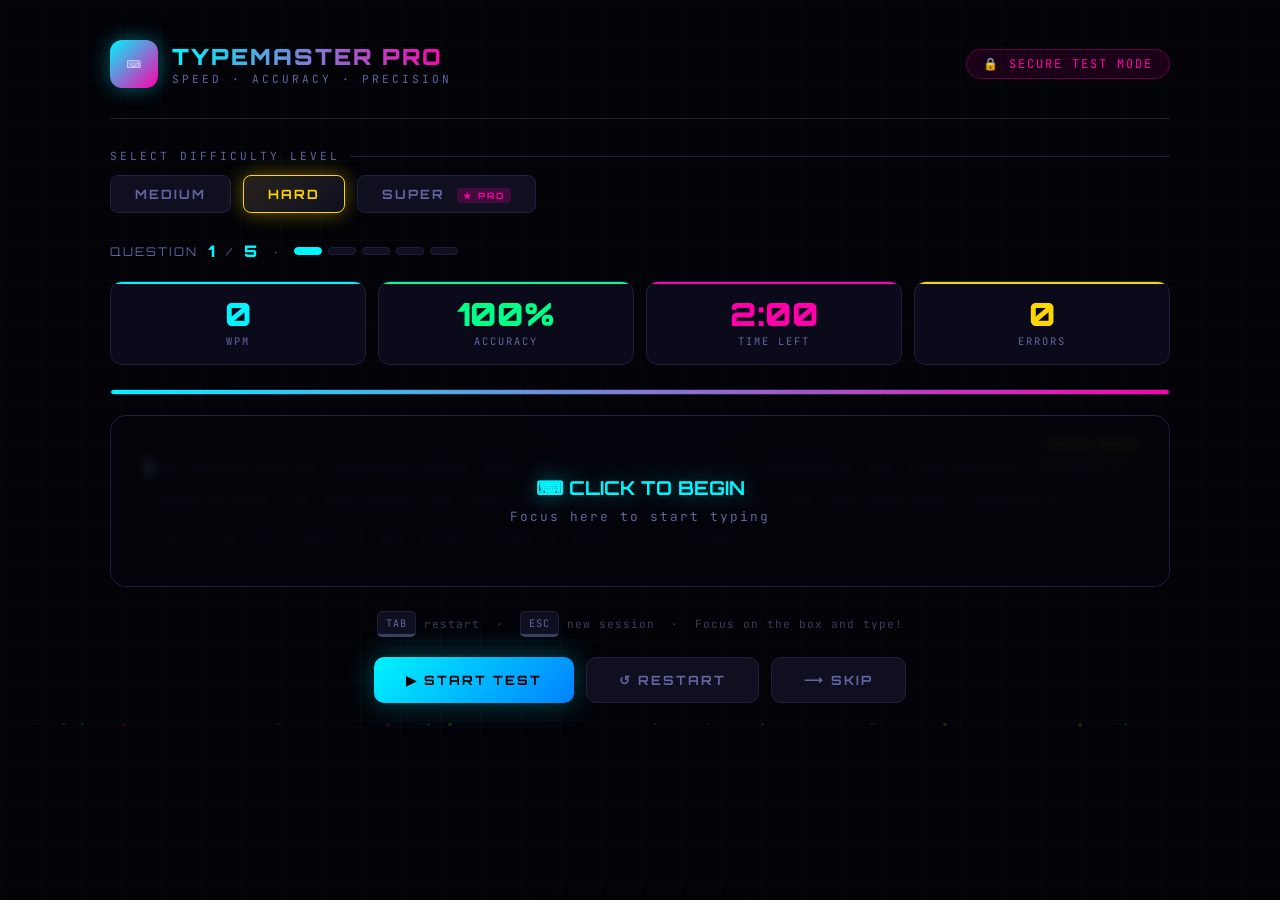
==== commit bec43202: "Add files via upload" ====
--- a/typing.html
+++ b/typing.html
@@ -939,11 +939,23 @@
 
   if (e.key === 'Backspace') {
     if (charIndex > 0) {
+
       charIndex--;
-      document.getElementById('c' + charIndex).className = 'char current';
-      const prev = document.getElementById('c' + (charIndex + 1));
-      if (prev) prev.className = 'char';
+
+      const span = document.getElementById('c' + charIndex);
+
+      // FIX: reduce error if it was wrong
+      if (span.classList.contains('wrong')) {
+        errors = Math.max(0, errors - 1);
+      }
+
+      span.className = 'char current';
+
+      const next = document.getElementById('c' + (charIndex + 1));
+      if (next) next.className = 'char';
+
       highlightActiveWord(charIndex);
+      updateStats();
     }
     return;
   }
